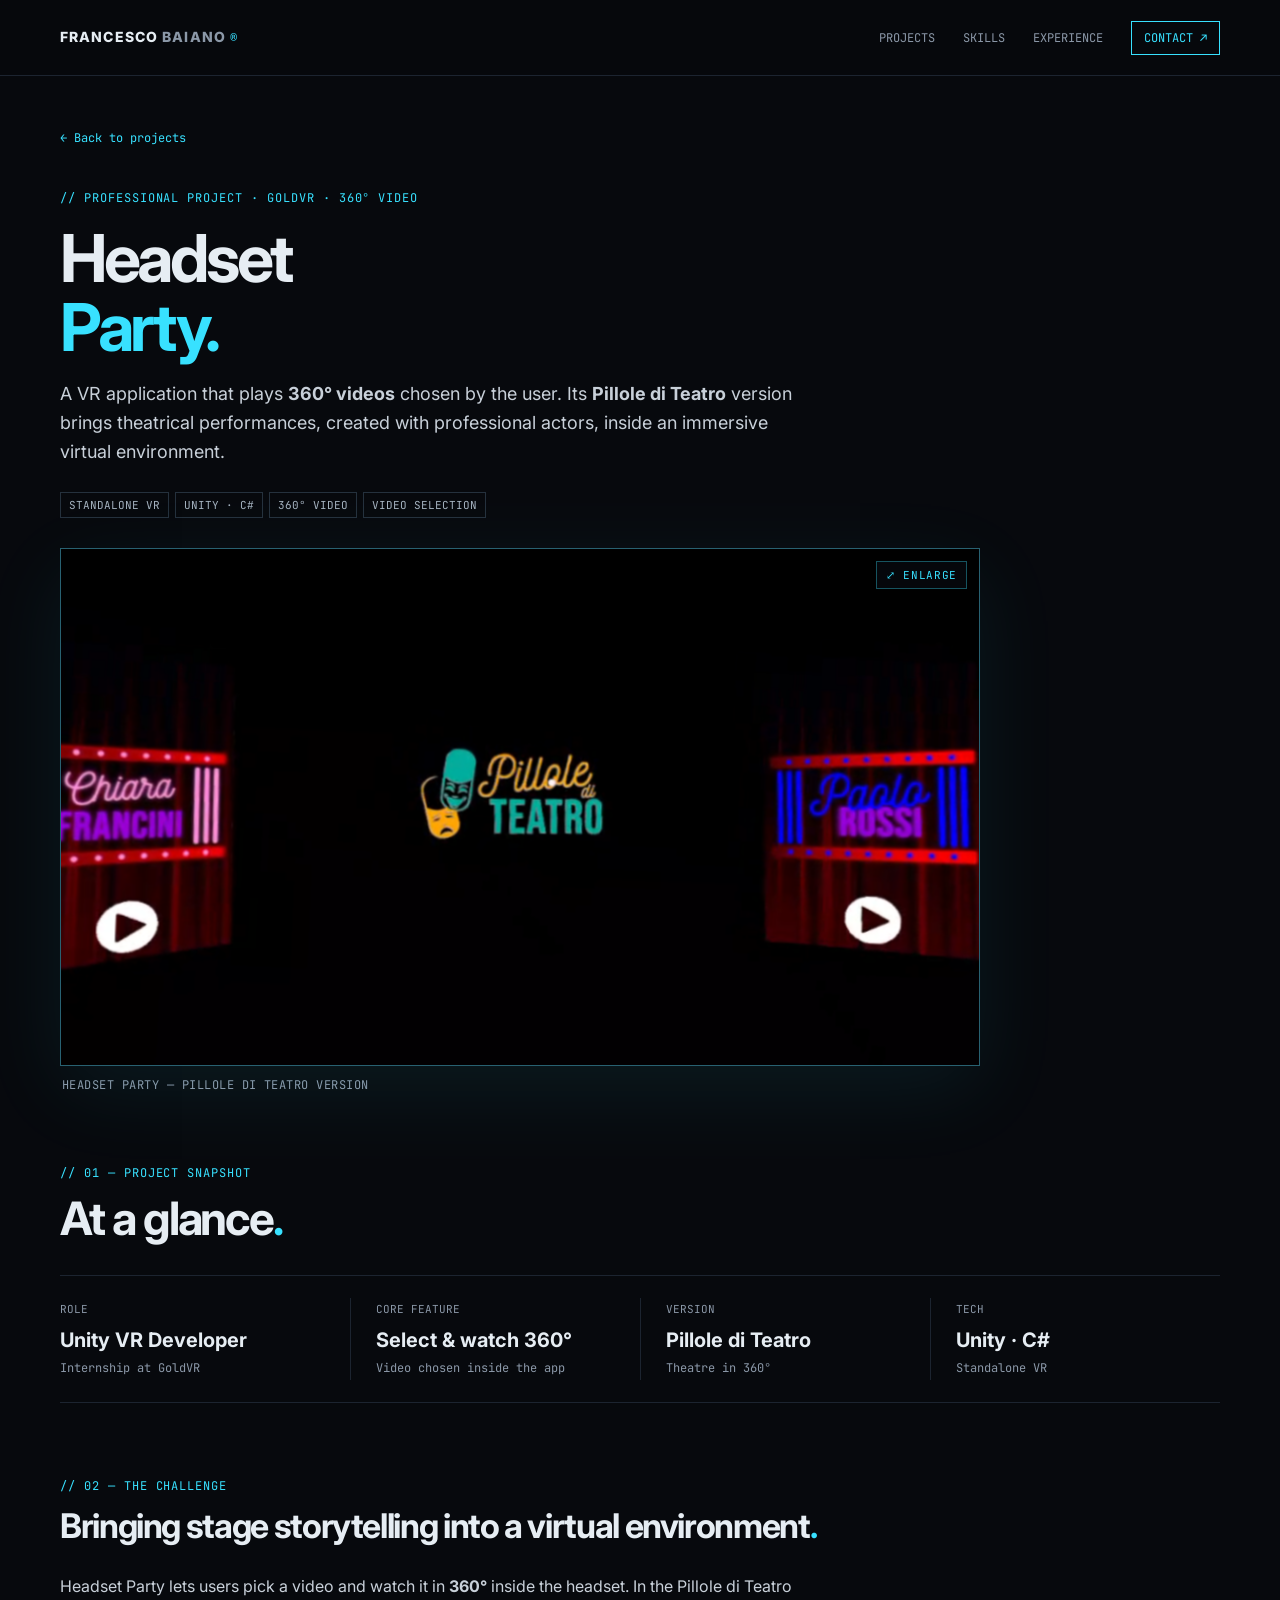
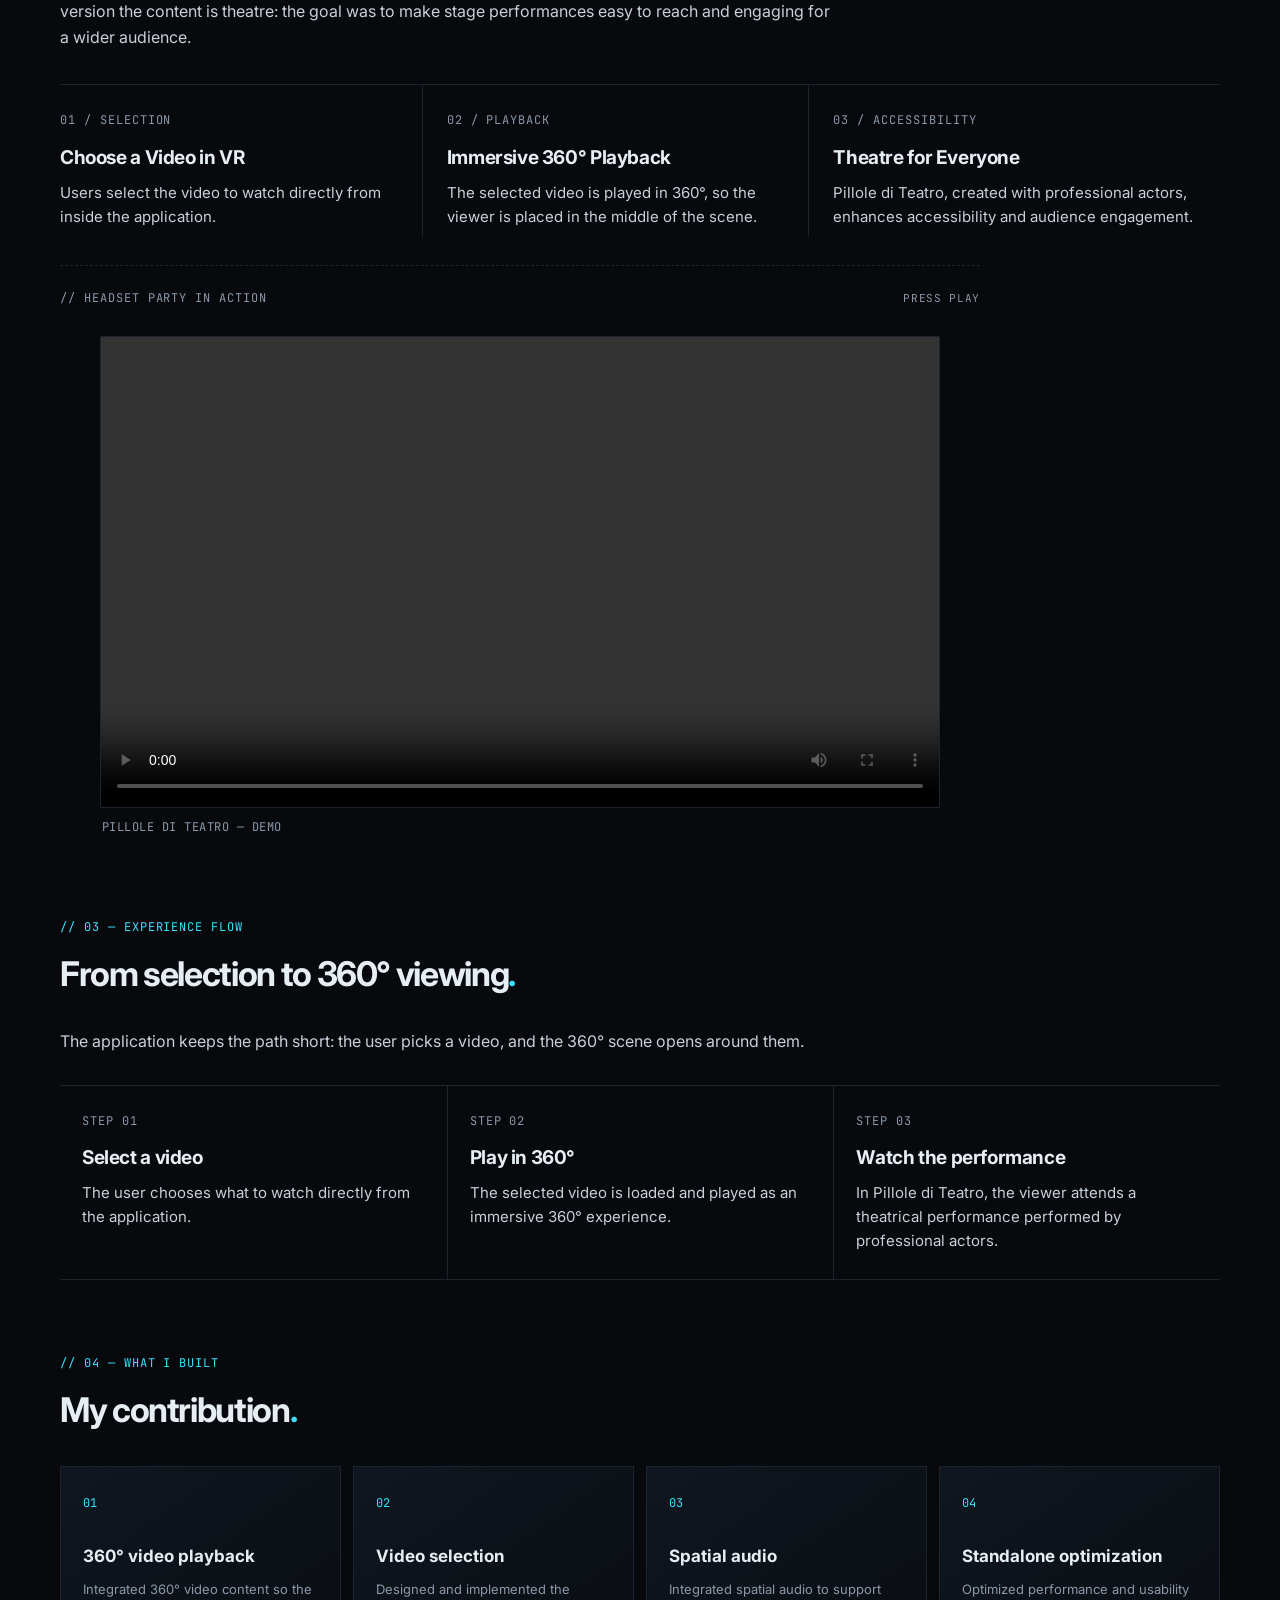
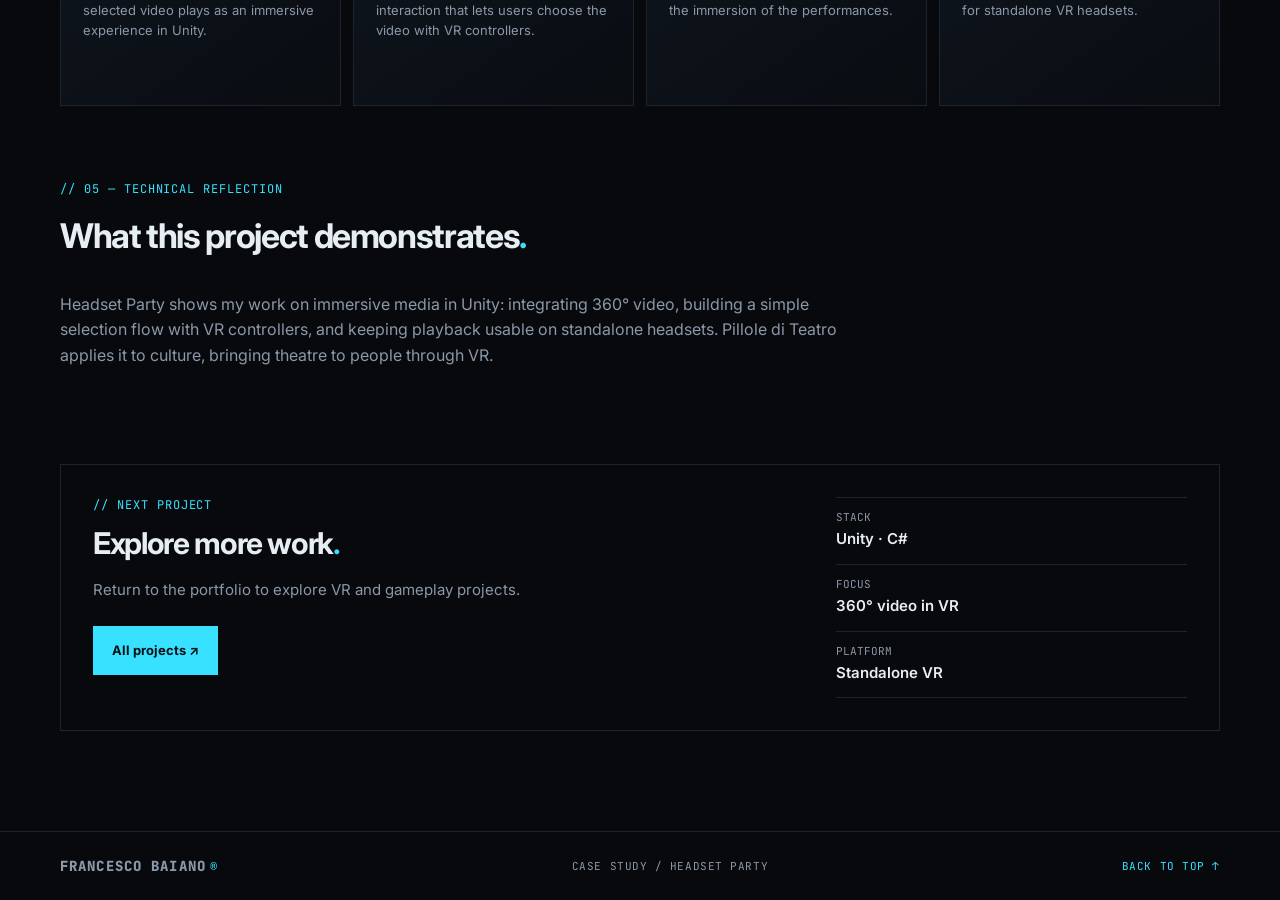
==== projects/headsetparty.html @ 9c613b2e "Inserted GoldVR Pages to rewrite" ====
<!doctype html>
<html lang="en">
<head>
  <meta charset="utf-8"><meta name="viewport" content="width=device-width, initial-scale=1">
  <meta name="theme-color" content="#07090d">
  <meta name="description" content="Case study: Headset Party, a VR application that plays 360° videos selected by the user. Its Pillole di Teatro version brings theatrical performances with professional actors into VR.">
  <meta property="og:title" content="Headset Party — Francesco Baiano">
  <meta property="og:description" content="Unity VR development: select and watch 360° videos in VR, including the Pillole di Teatro version with 360° theatrical performances.">
  <title>Headset Party — Francesco Baiano</title>
  <link rel="preconnect" href="https://fonts.googleapis.com"><link rel="preconnect" href="https://fonts.gstatic.com" crossorigin>
  <link href="https://fonts.googleapis.com/css2?family=Inter:wght@400;500;600;700;800&family=JetBrains+Mono:wght@400;500;600&display=swap" rel="stylesheet">
  <link rel="stylesheet" href="../style.css">
</head>
<body>
  <header class="site-header">
    <a class="brand" href="../index.html">FRANCESCO <span>BAIANO</span><i>®</i></a>
    <button class="menu-toggle" aria-expanded="false" aria-controls="main-nav">MENU <span>☰</span></button>
    <nav id="main-nav" class="nav"><a href="../index.html#projects">Projects</a><a href="../index.html#skills">Skills</a><a href="../index.html#experience">Experience</a><a class="nav-contact" href="../index.html#contact">Contact ↗</a></nav>
  </header>
  <main>
    <section class="section-wrap" style="padding-top:48px">
      <a class="text-link" href="../index.html#projects">← Back to projects</a>
      <p class="section-kicker" style="margin-top:40px">// PROFESSIONAL PROJECT · GOLDVR · 360° VIDEO</p>
      <h1 style="font-size:clamp(38px,6vw,66px);line-height:1.05;letter-spacing:-.05em;margin:18px 0">Headset<br><span class="accent">Party.</span></h1>
      <p style="font-size:18px;max-width:760px;color:#c8d0d9">A VR application that plays <strong>360° videos</strong> chosen by the user. Its <strong>Pillole di Teatro</strong> version brings theatrical performances, created with professional actors, inside an immersive virtual environment.</p>
      <div class="skill-tags" style="margin:25px 0 30px"><span>STANDALONE VR</span><span>UNITY · C#</span><span>360° VIDEO</span><span>VIDEO SELECTION</span></div>

      <figure class="case-figure case-hero">
        <button class="zoomable" type="button" data-caption="PILLOLE DI TEATRO"><img src="../assets/images/projects/headsetparty/headsetparty-1.png" alt="Headset Party — Pillole di Teatro, theatrical performances in 360° VR" width="1015" height="600"></button>
      </figure>
      <p class="case-hero-caption">HEADSET PARTY — PILLOLE DI TEATRO VERSION</p>
    </section>

    <section class="section-wrap" style="padding-top:70px">
      <div class="section-heading"><div><p class="section-kicker">// 01 — PROJECT SNAPSHOT</p><h2>At a glance<span class="accent">.</span></h2></div></div>
      <div class="overview-grid" style="border-top:1px solid var(--border);border-bottom:1px solid var(--border);padding:22px 0">
        <div><span class="stat-label">ROLE</span><strong>Unity VR Developer</strong><small>Internship at GoldVR</small></div>
        <div><span class="stat-label">CORE FEATURE</span><strong>Select &amp; watch 360°</strong><small>Video chosen inside the app</small></div>
        <div><span class="stat-label">VERSION</span><strong>Pillole di Teatro</strong><small>Theatre in 360°</small></div>
        <div><span class="stat-label">TECH</span><strong>Unity · C#</strong><small>Standalone VR</small></div>
      </div>
    </section>

    <section class="section-wrap" style="padding-top:75px">
      <p class="section-kicker">// 02 — THE CHALLENGE</p>
      <h2 style="font-size:34px;letter-spacing:-.04em;max-width:760px;line-height:1.15">Bringing stage storytelling into a virtual environment<span class="accent">.</span></h2>
      <p style="color:#c8d0d9;max-width:780px;margin-top:20px">Headset Party lets users pick a video and watch it in <strong>360°</strong> inside the headset. In the Pillole di Teatro version the content is theatre: the goal was to make stage performances easy to reach and engaging for a wider audience.</p>
      <div class="challenge-grid">
        <div class="challenge-item"><span>01 / SELECTION</span><h3>Choose a Video in VR</h3><p>Users select the video to watch directly from inside the application.</p></div>
        <div class="challenge-item"><span>02 / PLAYBACK</span><h3>Immersive 360° Playback</h3><p>The selected video is played in 360°, so the viewer is placed in the middle of the scene.</p></div>
        <div class="challenge-item"><span>03 / ACCESSIBILITY</span><h3>Theatre for Everyone</h3><p>Pillole di Teatro, created with professional actors, enhances accessibility and audience engagement.</p></div>
      </div>

      <div style="max-width: 920px; margin-top: 28px; padding-top: 24px; border-top: 1px dashed var(--border);">
        <div style="display: flex; justify-content: space-between; align-items: baseline; margin-bottom: 12px;">
          <p class="section-kicker" style="margin: 0; color: var(--muted);">// HEADSET PARTY IN ACTION</p>
          <span style="font: 11px var(--mono); color: var(--muted); letter-spacing: .06em;">PRESS PLAY</span>
        </div>
        <!-- Replace the file name below with the real file in assets/videos/goldvr/ (add or remove <figure> blocks as needed) -->
        <div class="video-grid">
          <figure class="case-video"><div class="video-frame"><video controls preload="metadata" playsinline><source src="../assets/videos/goldvr/Pillole.mp4" type="video/mp4"></video></div><figcaption>PILLOLE DI TEATRO — DEMO</figcaption></figure>
        </div>
      </div>
    </section>

    <section class="section-wrap" style="padding-top:65px">
      <p class="section-kicker">// 03 — EXPERIENCE FLOW</p>
      <h2 style="font-size:34px;letter-spacing:-.04em">From selection to 360° viewing<span class="accent">.</span></h2>
      <p style="color:#c8d0d9;max-width:780px;margin-top:20px">The application keeps the path short: the user picks a video, and the 360° scene opens around them.</p>
      <div class="pipeline">
        <div class="pipeline-step"><span>STEP 01</span><h3>Select a video</h3><p>The user chooses what to watch directly from the application.</p></div>
        <div class="pipeline-step"><span>STEP 02</span><h3>Play in 360°</h3><p>The selected video is loaded and played as an immersive 360° experience.</p></div>
        <div class="pipeline-step"><span>STEP 03</span><h3>Watch the performance</h3><p>In Pillole di Teatro, the viewer attends a theatrical performance performed by professional actors.</p></div>
      </div>
    </section>

    <section class="section-wrap" style="padding-top:75px">
      <p class="section-kicker">// 04 — WHAT I BUILT</p><h2 style="font-size:34px;letter-spacing:-.04em">My contribution<span class="accent">.</span></h2>
      <div class="skills-grid" style="margin-top:25px">
        <article class="skill-card"><span class="skill-index">01</span><h3>360° video playback</h3><p>Integrated 360° video content so the selected video plays as an immersive experience in Unity.</p></article>
        <article class="skill-card"><span class="skill-index">02</span><h3>Video selection</h3><p>Designed and implemented the interaction that lets users choose the video with VR controllers.</p></article>
        <article class="skill-card"><span class="skill-index">03</span><h3>Spatial audio</h3><p>Integrated spatial audio to support the immersion of the performances.</p></article>
        <article class="skill-card"><span class="skill-index">04</span><h3>Standalone optimization</h3><p>Optimized performance and usability for standalone VR headsets.</p></article>
      </div>
    </section>

    <section class="section-wrap" style="padding-top:75px">
      <p class="section-kicker">// 05 — TECHNICAL REFLECTION</p><h2 style="font-size:34px;letter-spacing:-.04em">What this project demonstrates<span class="accent">.</span></h2>
      <p style="color:var(--muted);max-width:780px;margin-top:20px">Headset Party shows my work on immersive media in Unity: integrating 360° video, building a simple selection flow with VR controllers, and keeping playback usable on standalone headsets. Pillole di Teatro applies it to culture, bringing theatre to people through VR.</p>
    </section>

    <section class="section-wrap" style="padding-top:80px;padding-bottom:100px">
      <div class="contact next-card">
        <div><p class="section-kicker">// NEXT PROJECT</p><h2 style="font-size:30px">Explore more work<span class="accent">.</span></h2><p>Return to the portfolio to explore VR and gameplay projects.</p><a class="button button-primary" href="../index.html#projects">All projects ↗</a></div>
        <div class="next-meta"><div><span>STACK</span><strong>Unity · C#</strong></div><div><span>FOCUS</span><strong>360° video in VR</strong></div><div><span>PLATFORM</span><strong>Standalone VR</strong></div></div>
      </div>
    </section>
  </main>
  <footer class="site-footer"><a class="brand" href="../index.html">FRANCESCO <span>BAIANO</span><i>®</i></a><span>CASE STUDY / HEADSET PARTY</span><a href="#">BACK TO TOP ↑</a></footer>

  <!-- Image viewer -->
  <div class="lightbox" id="lightbox" role="dialog" aria-modal="true" aria-label="Image viewer" aria-hidden="true">
    <div class="lb-top"><span class="lb-count" id="lbCount"></span><button class="lb-btn" id="lbClose" type="button" aria-label="Close image viewer">×</button></div>
    <div class="lb-stage" id="lbStage"><img id="lbImg" alt=""></div>
    <div class="lb-bottom">
      <button class="lb-btn" id="lbPrev" type="button" aria-label="Previous image">‹</button>
      <p class="lb-caption" id="lbCaption"></p>
      <button class="lb-btn" id="lbNext" type="button" aria-label="Next image">›</button>
    </div>
  </div>

  <script src="../script.js"></script>
</body>
</html>
---- style.css ----
:root {
  --bg: #07090d; --surface: #0e1218; --surface-2: #111923; --border: #1c2430;
  --text: #e6edf3; --muted: #8b98a8; --accent: #38e1ff; --accent-soft: rgba(56,225,255,.12);
  --mono: "JetBrains Mono", monospace; --sans: "Inter", sans-serif; --max: 1160px;
}
* { box-sizing: border-box; }
html { scroll-behavior: smooth; scroll-padding-top: 88px; }
body { margin: 0; background: var(--bg); color: var(--text); font-family: var(--sans); line-height: 1.6; }
a { color: inherit; text-decoration: none; }
button { font: inherit; }
::selection { color: var(--bg); background: var(--accent); }
.ambient-grid { position: fixed; inset: 0; z-index: -1; pointer-events: none; opacity: .19; background-image: radial-gradient(rgba(56,225,255,.18) .7px, transparent .7px); background-size: 20px 20px; mask-image: linear-gradient(to bottom, black, transparent 75%); }
.site-header { height: 76px; padding: 0 max(24px, calc((100vw - var(--max))/2)); display: flex; align-items: center; justify-content: space-between; border-bottom: 1px solid var(--border); background: rgba(7,9,13,.88); backdrop-filter: blur(16px); position: sticky; top: 0; z-index: 10; }
.brand { font-size: 14px; font-weight: 800; letter-spacing: .08em; white-space: nowrap; }.brand span { color: var(--muted); }.brand i { color: var(--accent); font: 12px var(--mono); margin-left: 4px; }
.nav { display: flex; gap: 28px; align-items: center; font: 12px var(--mono); text-transform: uppercase; color: var(--muted); }.nav a { transition: color .2s; }.nav a:hover,.social-links a:hover { color: var(--accent); }.nav-contact { border: 1px solid var(--accent); color: var(--accent)!important; padding: 8px 12px; }.nav-contact span { margin-left: 8px; }.menu-toggle { display: none; }
.section-wrap { width: min(var(--max), calc(100% - 48px)); margin: 0 auto; }.hero { min-height: 620px; display: grid; grid-template-columns: 1.05fr .95fr; align-items: center; gap: 60px; padding-top: 80px; padding-bottom: 92px; position: relative; }
.eyebrow,.section-kicker { font: 12px var(--mono); letter-spacing: .08em; color: var(--accent); text-transform: uppercase; }.status-dot { display: inline-block; width: 7px; height: 7px; border-radius: 50%; background: var(--accent); box-shadow: 0 0 12px var(--accent); margin-right: 8px; }.slash { color: #4e6674; margin: 0 8px; }
h1,h2,h3,p { margin-top: 0; }.hero h1 { font-size: clamp(42px, 5vw, 68px); line-height: 1.03; letter-spacing: -.055em; margin: 24px 0; }.hero h1 span,.accent { color: var(--accent); }.hero-intro { font-size: 18px; line-height: 1.65; max-width: 500px; color: #c8d0d9; }.hero-detail { color: var(--muted); max-width: 480px; font-size: 15px; }.hero-actions { display: flex; flex-wrap: wrap; gap: 12px; margin-top: 30px; }.button { display: inline-flex; align-items: center; gap: 18px; padding: 13px 18px; font-size: 13px; font-weight: 700; border: 1px solid transparent; transition: transform .2s, background .2s, border-color .2s; }.button:hover { transform: translateY(-2px); }.button-primary { background: var(--accent); color: #061015; }.button-primary:hover { background: #8af0ff; }.button-ghost { border-color: #394553; color: var(--text); }.button-ghost:hover { border-color: var(--accent); }.social-links { display: flex; flex-wrap: wrap; gap: 22px; margin-top: 34px; color: var(--muted); font: 12px var(--mono); }.social-links span { color: var(--accent); }
.hero-visual { position: relative; }.visual-frame { border: 1px solid #253643; background: linear-gradient(140deg,#101d29,#090d13 75%); box-shadow: 0 20px 80px rgba(0,0,0,.25); }.visual-top,.visual-bottom { display: flex; justify-content: space-between; padding: 12px 14px; font: 11px var(--mono); letter-spacing: .06em; color: var(--muted); }.live-indicator { color: var(--accent); }.visual-art { height: 320px; overflow: hidden; position: relative; display: grid; place-items: center; background: radial-gradient(ellipse at center,rgba(56,225,255,.1),transparent 55%), linear-gradient(135deg,rgba(255,255,255,.015),transparent); }.visual-art:before,.visual-art:after { content: ""; position: absolute; inset: 0; background: linear-gradient(rgba(56,225,255,.05) 1px,transparent 1px),linear-gradient(90deg,rgba(56,225,255,.05) 1px,transparent 1px); background-size: 34px 34px; mask-image: radial-gradient(ellipse,black,transparent 75%); }
.visual-art.visual-photo { height: 440px; background: var(--surface-2); }.visual-art.visual-photo:before,.visual-art.visual-photo:after { display: none; }.visual-photo img { width: 100%; height: 100%; object-fit: cover; object-position: center top; display: block; }
.visual-caption { display: flex; gap: 10px; align-items: center; color: var(--muted); font: 12px var(--mono); margin-top: 14px; }.caption-line { width: 25px; height: 1px; background: var(--accent); flex-shrink: 0; }.scroll-cue { position: absolute; bottom: 28px; left: 0; font: 11px var(--mono); color: #526171; letter-spacing: .1em; display: flex; gap: 10px; align-items: center; }.scroll-cue span { height: 28px; width: 1px; background: var(--accent); }
.overview { border-top: 1px solid var(--border); border-bottom: 1px solid var(--border); padding: 26px 0 32px; }.overview-grid { display: grid; grid-template-columns: repeat(4,1fr); margin-top: 22px; }.overview-grid>div { padding: 4px 25px; border-left: 1px solid var(--border); }.overview-grid>div:first-child { padding-left: 0; border-left: 0; }.stat-label { display: block; font: 11px var(--mono); color: var(--muted); margin-bottom: 8px; }.overview-grid strong { display: block; font-size: 20px; }.overview-grid small { display: block; font: 12px var(--mono); color: var(--muted); margin-top: 4px; }
.projects,.skills,.experience,.contact { padding-top: 110px; padding-bottom: 20px; }.section-heading { display: flex; align-items: end; justify-content: space-between; gap: 35px; margin-bottom: 32px; }.section-heading h2,.contact h2 { font-size: clamp(32px,4vw,46px); line-height: 1.1; letter-spacing: -.045em; margin: 10px 0 0; }.section-description { max-width: 400px; color: var(--muted); font-size: 14px; margin-bottom: 4px; }.filter-row { display: flex; flex-wrap: wrap; gap: 8px; margin-bottom: 22px; }.filter-chip { color: var(--muted); background: transparent; border: 1px solid var(--border); padding: 8px 12px; cursor: pointer; font: 12px var(--mono); }.filter-chip:hover,.filter-chip.active { color: var(--accent); border-color: var(--accent); background: var(--accent-soft); }.filter-chip span { margin-left: 8px; opacity: .7; }
.project-group + .project-group { margin-top: 96px; }.group-title { font-size: 24px; letter-spacing: -.03em; margin: 0 0 20px; }
.project-grid { display: grid; grid-template-columns: repeat(2,minmax(0,1fr)); gap: 18px; }.project-card { background: rgba(14,18,24,.82); border: 1px solid var(--border); transition: border-color .25s,transform .25s; min-width: 0; }.project-card:hover { border-color: #286171; transform: translateY(-3px); }.project-card[hidden] { display: none; }.project-image { display: block; height: 220px; position: relative; overflow: hidden; background: var(--surface-2); border-bottom: 1px solid var(--border); }.project-image img { position: absolute; inset: 0; width: 100%; height: 100%; object-fit: cover; display: block; transition: transform .5s ease; }.project-card:hover .project-image img { transform: scale(1.04); }.project-image:after { content: ""; position: absolute; inset: 0; background: linear-gradient(to top,rgba(7,9,13,.55),transparent 45%); pointer-events: none; }.image-label { position: absolute; z-index: 1; left: 14px; bottom: 12px; font: 11px var(--mono); letter-spacing: .06em; color: var(--accent); background: rgba(7,9,13,.82); padding: 6px 8px; border: 1px solid rgba(56,225,255,.3); }.image-arrow { position: absolute; z-index: 1; right: 14px; top: 12px; color: var(--accent); font-size: 20px; text-shadow: 0 1px 6px rgba(0,0,0,.7); }.project-card-body { padding: 18px; }.tag-row { display: flex; gap: 8px; color: var(--muted); font: 11px var(--mono); letter-spacing: .05em; }.tag-row span+span:before { content: "·"; margin-right: 8px; color: var(--accent); }.project-card h3 { font-size: 19px; margin: 10px 0 7px; letter-spacing: -.02em; }.project-card p { font-size: 14px; color: var(--muted); min-height: 44px; margin-bottom: 14px; }.text-link { font: 12px var(--mono); color: var(--accent); }.text-link span { margin-left: 7px; }.notice { font-size: 13px; color: var(--muted); border-left: 2px solid var(--accent); padding: 10px 14px; background: rgba(56,225,255,.04); margin-top: 18px; }.notice strong { color: var(--text); }
.featured-note { padding: 26px; display:flex; flex-direction:column; justify-content:center; min-height: 360px; background:linear-gradient(135deg,rgba(56,225,255,.06),transparent 65%); }.note-symbol {font-size:36px;color:var(--accent);margin-bottom:30px;}.featured-note h3 {font-size:22px;}.featured-note p {min-height:0;}
.skills-grid { display:grid;grid-template-columns:repeat(4,minmax(0,1fr));gap:12px; }.skill-card { border:1px solid var(--border);background:linear-gradient(145deg,rgba(17,25,35,.85),rgba(10,13,18,.8));padding:22px;min-height:240px; }.skill-index {font:12px var(--mono);color:var(--accent);}.skill-card h3 {font-size:17px;margin:28px 0 9px;}.skill-card p {font-size:13px;color:var(--muted);min-height:62px;}.skill-tags {display:flex;flex-wrap:wrap;gap:6px;margin-top:14px;}.skill-tags span {font:11px var(--mono);color:#a6b4c1;border:1px solid #25313d;padding:5px 8px;}
.cta-row { display:flex;flex-wrap:wrap;gap:12px; }.timeline + .cta-row { margin-top:28px; }
.timeline { margin-top:36px;border-top:1px solid var(--border); }.timeline-item {display:grid;grid-template-columns:210px 20px 1fr;gap:18px;padding:25px 0;border-bottom:1px solid var(--border);}.timeline-date {font:11px var(--mono);color:var(--muted);padding-top:4px;}.timeline-marker {position:relative;display:flex;justify-content:center;}.timeline-marker:before {content:"";width:7px;height:7px;background:var(--accent);border-radius:50%;margin-top:7px;box-shadow:0 0 12px rgba(56,225,255,.45);}.timeline-marker:after {content:"";position:absolute;top:20px;bottom:-45px;width:1px;background:#203441;}.timeline-item:last-child .timeline-marker:after {display:none;}.timeline-content h3 {margin:0 0 3px;font-size:19px;}.timeline-role {font-size:13px;color:var(--accent);margin-bottom:8px;}.timeline-content>p:not(.timeline-role) {font-size:14px;color:var(--muted);max-width:680px;margin-bottom:8px;}
.contact {display:grid;grid-template-columns:1fr .7fr;gap:80px;padding-bottom:100px;padding-top:100px;}.contact h2 {margin:14px 0 18px;}.contact>div:first-child>p:not(.section-kicker) {color:var(--muted);font-size:15px;margin-bottom:24px;}.contact-links {align-self:center;border-top:1px solid var(--border);}.contact-links a {display:grid;grid-template-columns:95px 1fr 20px;gap:10px;align-items:center;padding:17px 0;border-bottom:1px solid var(--border);}.contact-links a span {font:11px var(--mono);color:var(--muted);}.contact-links strong {font-size:13px;font-weight:500;overflow-wrap:anywhere;}.contact-links b {color:var(--accent);font-weight:400;}
.site-footer {border-top:1px solid var(--border);padding:25px max(24px,calc((100vw - var(--max))/2));display:flex;align-items:center;justify-content:space-between;gap:20px;color:var(--muted);font:11px var(--mono);letter-spacing:.05em;}.site-footer>a:last-child {color:var(--accent);}
.reveal { opacity:0; transform:translateY(14px); transition:opacity .6s ease,transform .6s ease; }.reveal.is-visible {opacity:1;transform:none;}
@media (max-width:900px) { .hero {gap:32px;min-height:0;padding-top:75px;padding-bottom:100px;}.hero h1{font-size:48px;}.visual-art{height:280px;}.visual-art.visual-photo{height:400px;}.skills-grid{grid-template-columns:repeat(2,minmax(0,1fr));}.section-heading{align-items:start;flex-direction:column;gap:14px;}.section-description{max-width:560px;}.contact{gap:40px;} }
@media (max-width:640px) { .site-header{height:66px;padding:0 20px;}.menu-toggle{display:block;background:none;border:1px solid var(--border);color:var(--text);padding:8px 10px;font:12px var(--mono);}.menu-toggle span{color:var(--accent);margin-left:6px;}.nav{display:none;position:absolute;top:65px;left:0;right:0;background:#090d12;border-bottom:1px solid var(--border);padding:18px 22px 22px;flex-direction:column;align-items:stretch;gap:20px;}.nav.open{display:flex;}.nav-contact{text-align:center;}.section-wrap{width:calc(100% - 40px);}.hero{grid-template-columns:1fr;gap:35px;padding-top:60px;padding-bottom:85px;}.hero h1{font-size:clamp(42px,12vw,58px);}.hero-intro{font-size:16px;}.hero-visual{max-width:500px;width:100%;}.visual-art{height:250px;}.visual-art.visual-photo{height:360px;}.scroll-cue{bottom:22px;}.overview-grid{grid-template-columns:repeat(2,1fr);gap:22px 0;}.overview-grid>div:nth-child(3){padding-left:0;border-left:0;}.overview-grid>div{padding:0 14px;}.projects,.skills,.experience{padding-top:78px;}.project-group + .project-group{margin-top:72px;}.project-grid{grid-template-columns:1fr;}.project-image{height:210px;}.skills-grid{grid-template-columns:1fr;}.skill-card{min-height:0;}.skill-card h3{margin-top:18px;}.skill-card p{min-height:0;}.timeline-item{grid-template-columns:1fr 16px;gap:12px;}.timeline-date{grid-column:1;grid-row:1;}.timeline-marker{grid-column:2;grid-row:1 / span 2;}.timeline-content{grid-column:1;grid-row:2;}.timeline-marker:after{bottom:-30px;}.contact{grid-template-columns:1fr;gap:35px;margin-top:60px;padding-top:60px;padding-bottom:65px;}.contact-links a{grid-template-columns:75px 1fr 15px;}.site-footer{padding:22px 20px;flex-wrap:wrap;}.site-footer>span{order:3;width:100%;}.featured-note{min-height:280px;} }
@media (prefers-reduced-motion: reduce) { *,*::before,*::after{scroll-behavior:auto!important;animation-duration:.01ms!important;animation-iteration-count:1!important;transition-duration:.01ms!important;}.reveal{opacity:1;transform:none;} }

/* ---------- Case Studies: Figures & Gallery ---------- */
.case-figure{margin:0;border:1px solid var(--border);overflow:hidden;background:#eceef1;position:relative}
.case-figure img{display:block;width:100%;height:100%;object-fit:contain}
.case-hero{max-width:920px;border-color:#286171;box-shadow:0 24px 80px rgba(56,225,255,.08)}
.case-hero img{height:auto}
.case-hero-caption,.case-thumb figcaption{font-family:var(--mono);font-size:12px;letter-spacing:.04em;color:var(--muted);padding:10px 2px 0;margin:0}

.zoomable{display:block;width:100%;margin:0;padding:0;border:0;background:none;color:inherit;cursor:zoom-in;position:relative}
.zoomable:focus-visible{outline:2px solid var(--accent);outline-offset:-2px}
.zoomable:after{content:"⤢ ENLARGE";position:absolute;right:12px;top:12px;z-index:2;font:11px var(--mono);letter-spacing:.06em;color:var(--accent);background:rgba(7,9,13,.85);border:1px solid rgba(56,225,255,.35);padding:6px 9px;transition:background .2s}
.zoomable:hover:after{background:rgba(7,9,13,1)}
.case-thumb .zoomable:after{content:"⤢";font-size:14px;padding:3px 8px;right:8px;top:8px}
@media (hover:none){.case-hero .zoomable:after{content:"⤢ TAP TO ENLARGE"}}

.case-strip-head{display:flex;justify-content:space-between;align-items:baseline;gap:16px;max-width:920px;margin-top:34px}
.case-strip-head p{margin:0}
.case-strip-head .hint{font:11px var(--mono);letter-spacing:.06em;color:var(--muted)}
.case-strip{display:grid;grid-template-columns:repeat(4,minmax(0,1fr));gap:14px;max-width:920px;margin-top:14px}
.case-thumb{margin:0;min-width:0}
.case-thumb .case-figure{aspect-ratio:4/3;transition:border-color .2s,transform .2s}
.case-thumb:hover .case-figure{border-color:#286171;transform:translateY(-2px)}
@media (max-width:700px){
  .case-strip{display:flex;overflow-x:auto;scroll-snap-type:x mandatory;gap:12px;margin-right:-20px;padding:0 20px 14px 0;scrollbar-width:thin;scrollbar-color:#286171 transparent;-webkit-overflow-scrolling:touch}
  .case-thumb{flex:0 0 74%;scroll-snap-align:start}
  .case-strip-head .hint:before{content:"SWIPE · "}
}

/* ---------- Lightbox ---------- */
.lightbox{position:fixed;inset:0;z-index:100;display:flex;flex-direction:column;background:rgba(4,6,9,.95);-webkit-backdrop-filter:blur(6px);backdrop-filter:blur(6px);opacity:0;visibility:hidden;transition:opacity .2s ease,visibility .2s}
.lightbox.open{opacity:1;visibility:visible}
.lb-top,.lb-bottom{display:flex;align-items:center;justify-content:space-between;gap:12px;padding:10px 14px;flex-shrink:0}
.lb-count{font:12px var(--mono);letter-spacing:.08em;color:var(--accent)}
.lb-btn{width:46px;height:46px;display:grid;place-items:center;flex-shrink:0;background:rgba(14,18,24,.9);border:1px solid #394553;color:var(--text);font-size:26px;line-height:1;cursor:pointer;transition:border-color .2s,color .2s}
.lb-btn:hover,.lb-btn:focus-visible{border-color:var(--accent);color:var(--accent);outline:none}
.lb-stage{flex:1;min-height:0;display:flex;overflow:auto;padding:6px 14px;-webkit-overflow-scrolling:touch}
.lb-stage img{margin:auto;display:block;flex-shrink:0;max-width:none;background:#eceef1;cursor:zoom-in;-webkit-user-select:none;user-select:none}
.lb-stage.zoomed img{cursor:zoom-out}
.lb-caption{flex:1;margin:0;text-align:center;font:12px var(--mono);letter-spacing:.05em;color:#c8d0d9}
.lb-caption small{display:block;margin-top:4px;color:var(--muted);font-size:11px}

/* ---------- Page sections (Pipeline & Challenge grids) ---------- */
.pipeline{display:grid;grid-template-columns:repeat(auto-fit,minmax(220px,1fr));gap:0;margin-top:30px;border-top:1px solid var(--border);border-bottom:1px solid var(--border)}
.pipeline-step{padding:26px 22px;border-left:1px solid var(--border)}
.pipeline-step:first-child{border-left:0}
.pipeline-step span{display:block;font-family:var(--mono);font-size:12px;letter-spacing:.08em;color:var(--muted);margin-bottom:12px}
.pipeline-step h3{font-size:19px;letter-spacing:-.02em;margin:0 0 8px}
.pipeline-step p{margin:0;color:#c8d0d9;font-size:15px;line-height:1.6}
.challenge-grid{display:grid;grid-template-columns:repeat(auto-fit,minmax(240px,1fr));margin-top:34px;border-top:1px solid var(--border)}
.challenge-item{padding:26px 24px 8px 0;margin-right:24px;border-right:1px solid var(--border)}
.challenge-item:last-child{border-right:0;margin-right:0}
.challenge-item span{display:block;font-family:var(--mono);font-size:12px;letter-spacing:.08em;color:var(--muted);margin-bottom:12px}
.challenge-item h3{font-size:19px;letter-spacing:-.02em;margin:0 0 8px}
.challenge-item p{margin:0;color:#c8d0d9;font-size:15px;line-height:1.6}
.next-card{margin:0;padding:32px;border:1px solid var(--border);grid-template-columns:1fr .5fr;gap:40px}
.next-meta{align-self:center;border-bottom:1px solid var(--border)}
.next-meta div{padding:12px 0;border-top:1px solid var(--border)}
.next-meta span{display:block;font:11px var(--mono);color:var(--muted);margin-bottom:2px}
.next-meta strong{font-size:15px;font-weight:600}
@media (max-width:700px){
  .pipeline-step{border-left:0;border-top:1px solid var(--border)}.pipeline-step:first-child{border-top:0}
  .challenge-item{border-right:0;margin-right:0;border-bottom:1px solid var(--border);padding:22px 0}.challenge-item:last-child{border-bottom:0}
  .next-card{grid-template-columns:1fr;padding:24px;gap:28px}
}

/* ---------- Case Studies: local video gallery (GoldVR pages) ---------- */
/* Link after style.css:  <link rel="stylesheet" href="../case-video.css">  */
.video-grid{display:grid;grid-template-columns:repeat(2,minmax(0,1fr));gap:18px;max-width:920px;margin-top:14px}
.case-video:first-child{grid-column:1/-1}
@media (max-width:700px){.video-grid{grid-template-columns:1fr}}
.case-video .video-frame{border:1px solid var(--border);background:#000;aspect-ratio:16/9;overflow:hidden;transition:border-color .2s}
.case-video:hover .video-frame{border-color:#286171}
.case-video video{display:block;width:100%;height:100%;object-fit:contain;background:#000}
.case-video figcaption{font-family:var(--mono);font-size:12px;letter-spacing:.04em;color:var(--muted);padding:10px 2px 0;margin:0}
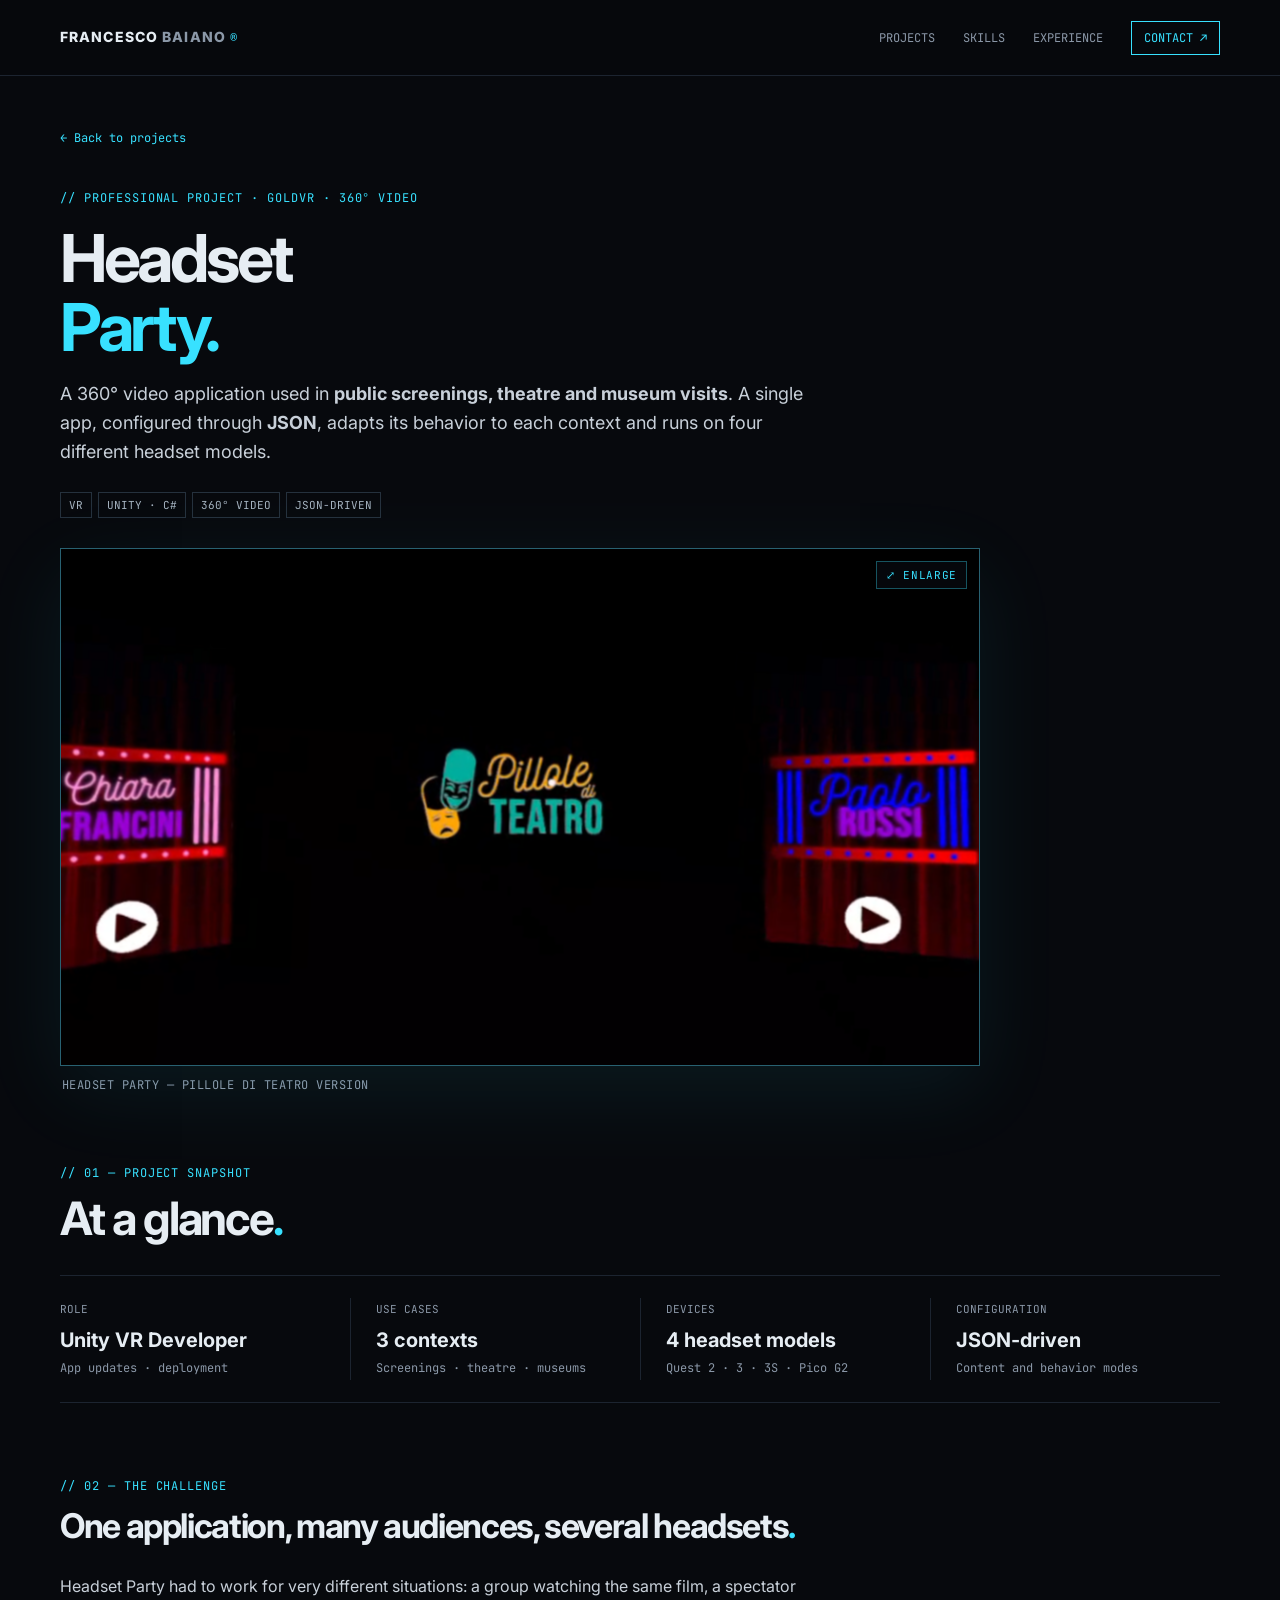
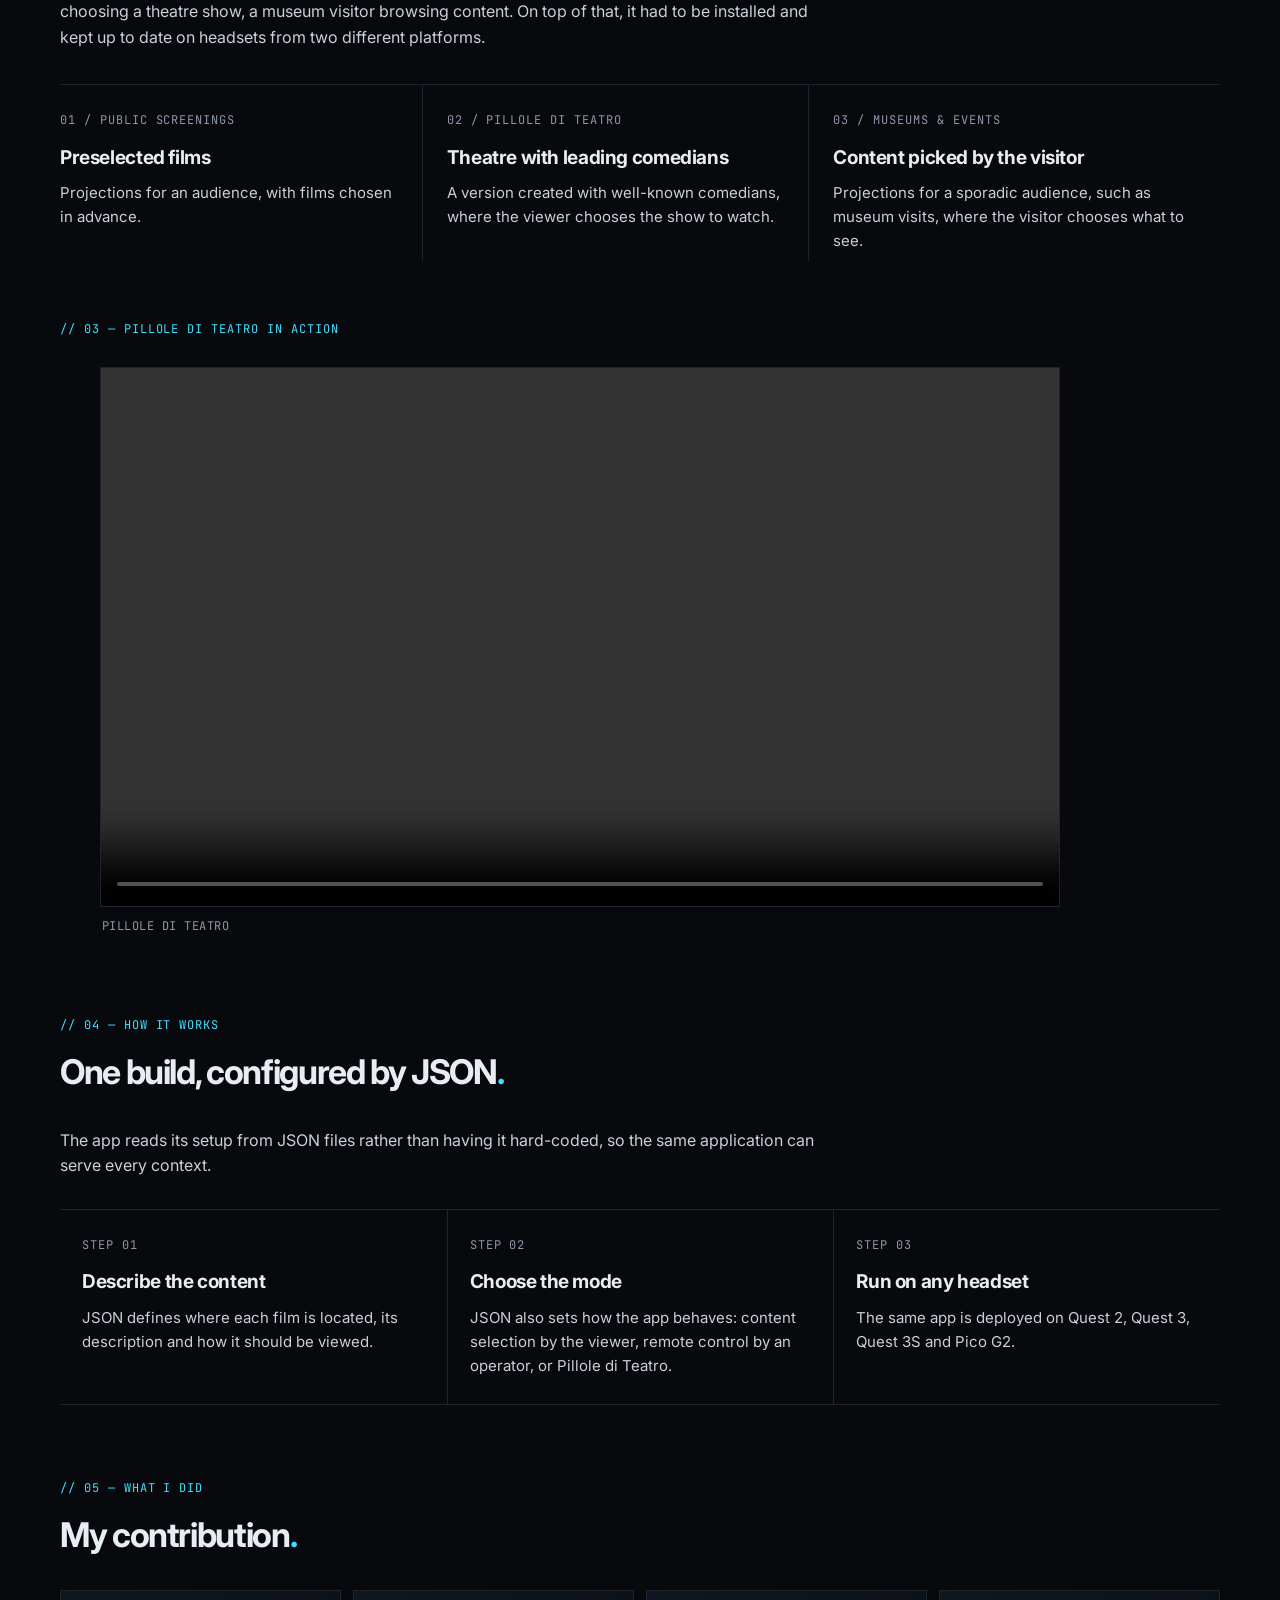
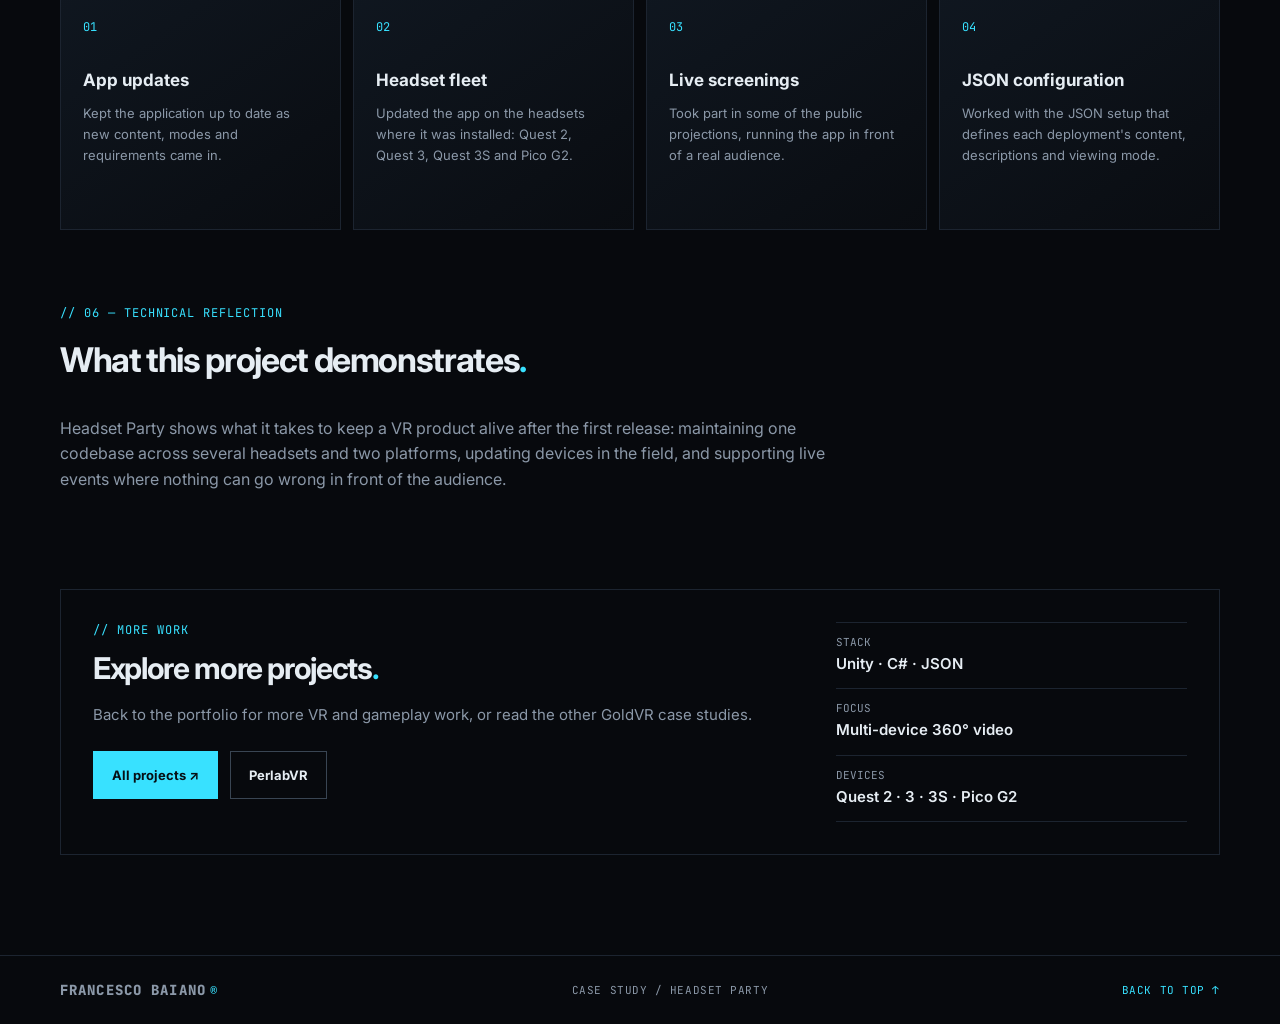
==== commit fdfd11ad: "fixed GoldVR texts" ====
--- a/projects/headsetparty.html
+++ b/projects/headsetparty.html
@@ -3,9 +3,9 @@
 <head>
   <meta charset="utf-8"><meta name="viewport" content="width=device-width, initial-scale=1">
   <meta name="theme-color" content="#07090d">
-  <meta name="description" content="Case study: Headset Party, a VR application that plays 360° videos selected by the user. Its Pillole di Teatro version brings theatrical performances with professional actors into VR.">
+  <meta name="description" content="Case study: Headset Party, a JSON-configurable 360° video app used in public screenings, theatre (Pillole di Teatro) and museum visits across Quest 2, Quest 3, Quest 3S and Pico G2 headsets.">
   <meta property="og:title" content="Headset Party — Francesco Baiano">
-  <meta property="og:description" content="Unity VR development: select and watch 360° videos in VR, including the Pillole di Teatro version with 360° theatrical performances.">
+  <meta property="og:description" content="Unity VR development: one 360° video app, three usage contexts, four headset models. App updates, device fleet maintenance and live public screenings.">
   <title>Headset Party — Francesco Baiano</title>
   <link rel="preconnect" href="https://fonts.googleapis.com"><link rel="preconnect" href="https://fonts.gstatic.com" crossorigin>
   <link href="https://fonts.googleapis.com/css2?family=Inter:wght@400;500;600;700;800&family=JetBrains+Mono:wght@400;500;600&display=swap" rel="stylesheet">
@@ -22,11 +22,11 @@
       <a class="text-link" href="../index.html#projects">← Back to projects</a>
       <p class="section-kicker" style="margin-top:40px">// PROFESSIONAL PROJECT · GOLDVR · 360° VIDEO</p>
       <h1 style="font-size:clamp(38px,6vw,66px);line-height:1.05;letter-spacing:-.05em;margin:18px 0">Headset<br><span class="accent">Party.</span></h1>
-      <p style="font-size:18px;max-width:760px;color:#c8d0d9">A VR application that plays <strong>360° videos</strong> chosen by the user. Its <strong>Pillole di Teatro</strong> version brings theatrical performances, created with professional actors, inside an immersive virtual environment.</p>
-      <div class="skill-tags" style="margin:25px 0 30px"><span>STANDALONE VR</span><span>UNITY · C#</span><span>360° VIDEO</span><span>VIDEO SELECTION</span></div>
+      <p style="font-size:18px;max-width:760px;color:#c8d0d9">A 360° video application used in <strong>public screenings, theatre and museum visits</strong>. A single app, configured through <strong>JSON</strong>, adapts its behavior to each context and runs on four different headset models.</p>
+      <div class="skill-tags" style="margin:25px 0 30px"><span>VR</span><span>UNITY · C#</span><span>360° VIDEO</span><span>JSON-DRIVEN</span></div>
 
       <figure class="case-figure case-hero">
-        <button class="zoomable" type="button" data-caption="PILLOLE DI TEATRO"><img src="../assets/images/projects/headsetparty/headsetparty-1.png" alt="Headset Party — Pillole di Teatro, theatrical performances in 360° VR" width="1015" height="600"></button>
+        <button class="zoomable" type="button" data-caption="PILLOLE DI TEATRO"><img src="../assets/images/projects/headsetparty/headsetparty-1.png" alt="Headset Party — Pillole di Teatro, theatre performances in 360° VR" width="1015" height="600"></button>
       </figure>
       <p class="case-hero-caption">HEADSET PARTY — PILLOLE DI TEATRO VERSION</p>
     </section>
@@ -34,65 +34,61 @@
     <section class="section-wrap" style="padding-top:70px">
       <div class="section-heading"><div><p class="section-kicker">// 01 — PROJECT SNAPSHOT</p><h2>At a glance<span class="accent">.</span></h2></div></div>
       <div class="overview-grid" style="border-top:1px solid var(--border);border-bottom:1px solid var(--border);padding:22px 0">
-        <div><span class="stat-label">ROLE</span><strong>Unity VR Developer</strong><small>Internship at GoldVR</small></div>
-        <div><span class="stat-label">CORE FEATURE</span><strong>Select &amp; watch 360°</strong><small>Video chosen inside the app</small></div>
-        <div><span class="stat-label">VERSION</span><strong>Pillole di Teatro</strong><small>Theatre in 360°</small></div>
-        <div><span class="stat-label">TECH</span><strong>Unity · C#</strong><small>Standalone VR</small></div>
+        <div><span class="stat-label">ROLE</span><strong>Unity VR Developer</strong><small>App updates · deployment</small></div>
+        <div><span class="stat-label">USE CASES</span><strong>3 contexts</strong><small>Screenings · theatre · museums</small></div>
+        <div><span class="stat-label">DEVICES</span><strong>4 headset models</strong><small>Quest 2 · 3 · 3S · Pico G2</small></div>
+        <div><span class="stat-label">CONFIGURATION</span><strong>JSON-driven</strong><small>Content and behavior modes</small></div>
       </div>
     </section>
 
     <section class="section-wrap" style="padding-top:75px">
       <p class="section-kicker">// 02 — THE CHALLENGE</p>
-      <h2 style="font-size:34px;letter-spacing:-.04em;max-width:760px;line-height:1.15">Bringing stage storytelling into a virtual environment<span class="accent">.</span></h2>
-      <p style="color:#c8d0d9;max-width:780px;margin-top:20px">Headset Party lets users pick a video and watch it in <strong>360°</strong> inside the headset. In the Pillole di Teatro version the content is theatre: the goal was to make stage performances easy to reach and engaging for a wider audience.</p>
+      <h2 style="font-size:34px;letter-spacing:-.04em;max-width:780px;line-height:1.15">One application, many audiences, several headsets<span class="accent">.</span></h2>
+      <p style="color:#c8d0d9;max-width:780px;margin-top:20px">Headset Party had to work for very different situations: a group watching the same film, a spectator choosing a theatre show, a museum visitor browsing content. On top of that, it had to be installed and kept up to date on headsets from two different platforms.</p>
       <div class="challenge-grid">
-        <div class="challenge-item"><span>01 / SELECTION</span><h3>Choose a Video in VR</h3><p>Users select the video to watch directly from inside the application.</p></div>
-        <div class="challenge-item"><span>02 / PLAYBACK</span><h3>Immersive 360° Playback</h3><p>The selected video is played in 360°, so the viewer is placed in the middle of the scene.</p></div>
-        <div class="challenge-item"><span>03 / ACCESSIBILITY</span><h3>Theatre for Everyone</h3><p>Pillole di Teatro, created with professional actors, enhances accessibility and audience engagement.</p></div>
+        <div class="challenge-item"><span>01 / PUBLIC SCREENINGS</span><h3>Preselected films</h3><p>Projections for an audience, with films chosen in advance.</p></div>
+        <div class="challenge-item"><span>02 / PILLOLE DI TEATRO</span><h3>Theatre with leading comedians</h3><p>A version created with well-known comedians, where the viewer chooses the show to watch.</p></div>
+        <div class="challenge-item"><span>03 / MUSEUMS &amp; EVENTS</span><h3>Content picked by the visitor</h3><p>Projections for a sporadic audience, such as museum visits, where the visitor chooses what to see.</p></div>
       </div>
+    </section>
 
-      <div style="max-width: 920px; margin-top: 28px; padding-top: 24px; border-top: 1px dashed var(--border);">
-        <div style="display: flex; justify-content: space-between; align-items: baseline; margin-bottom: 12px;">
-          <p class="section-kicker" style="margin: 0; color: var(--muted);">// HEADSET PARTY IN ACTION</p>
-          <span style="font: 11px var(--mono); color: var(--muted); letter-spacing: .06em;">PRESS PLAY</span>
-        </div>
-        <!-- Replace the file name below with the real file in assets/videos/goldvr/ (add or remove <figure> blocks as needed) -->
-        <div class="video-grid">
-          <figure class="case-video"><div class="video-frame"><video controls preload="metadata" playsinline><source src="../assets/videos/goldvr/Pillole.mp4" type="video/mp4"></video></div><figcaption>PILLOLE DI TEATRO — DEMO</figcaption></figure>
-        </div>
+    <section class="section-wrap" style="padding-top:60px">
+      <p class="section-kicker">// 03 — PILLOLE DI TEATRO IN ACTION</p>
+      <div class="video-grid">
+        <figure class="case-video"><div class="video-frame"><video controls preload="metadata" playsinline><source src="../assets/videos/goldvr/Pillole.mp4" type="video/mp4"></video></div><figcaption>PILLOLE DI TEATRO</figcaption></figure>
       </div>
     </section>
 
     <section class="section-wrap" style="padding-top:65px">
-      <p class="section-kicker">// 03 — EXPERIENCE FLOW</p>
-      <h2 style="font-size:34px;letter-spacing:-.04em">From selection to 360° viewing<span class="accent">.</span></h2>
-      <p style="color:#c8d0d9;max-width:780px;margin-top:20px">The application keeps the path short: the user picks a video, and the 360° scene opens around them.</p>
+      <p class="section-kicker">// 04 — HOW IT WORKS</p>
+      <h2 style="font-size:34px;letter-spacing:-.04em">One build, configured by JSON<span class="accent">.</span></h2>
+      <p style="color:#c8d0d9;max-width:780px;margin-top:20px">The app reads its setup from JSON files rather than having it hard-coded, so the same application can serve every context.</p>
       <div class="pipeline">
-        <div class="pipeline-step"><span>STEP 01</span><h3>Select a video</h3><p>The user chooses what to watch directly from the application.</p></div>
-        <div class="pipeline-step"><span>STEP 02</span><h3>Play in 360°</h3><p>The selected video is loaded and played as an immersive 360° experience.</p></div>
-        <div class="pipeline-step"><span>STEP 03</span><h3>Watch the performance</h3><p>In Pillole di Teatro, the viewer attends a theatrical performance performed by professional actors.</p></div>
+        <div class="pipeline-step"><span>STEP 01</span><h3>Describe the content</h3><p>JSON defines where each film is located, its description and how it should be viewed.</p></div>
+        <div class="pipeline-step"><span>STEP 02</span><h3>Choose the mode</h3><p>JSON also sets how the app behaves: content selection by the viewer, remote control by an operator, or Pillole di Teatro.</p></div>
+        <div class="pipeline-step"><span>STEP 03</span><h3>Run on any headset</h3><p>The same app is deployed on Quest 2, Quest 3, Quest 3S and Pico G2.</p></div>
       </div>
     </section>
 
     <section class="section-wrap" style="padding-top:75px">
-      <p class="section-kicker">// 04 — WHAT I BUILT</p><h2 style="font-size:34px;letter-spacing:-.04em">My contribution<span class="accent">.</span></h2>
+      <p class="section-kicker">// 05 — WHAT I DID</p><h2 style="font-size:34px;letter-spacing:-.04em">My contribution<span class="accent">.</span></h2>
       <div class="skills-grid" style="margin-top:25px">
-        <article class="skill-card"><span class="skill-index">01</span><h3>360° video playback</h3><p>Integrated 360° video content so the selected video plays as an immersive experience in Unity.</p></article>
-        <article class="skill-card"><span class="skill-index">02</span><h3>Video selection</h3><p>Designed and implemented the interaction that lets users choose the video with VR controllers.</p></article>
-        <article class="skill-card"><span class="skill-index">03</span><h3>Spatial audio</h3><p>Integrated spatial audio to support the immersion of the performances.</p></article>
-        <article class="skill-card"><span class="skill-index">04</span><h3>Standalone optimization</h3><p>Optimized performance and usability for standalone VR headsets.</p></article>
+        <article class="skill-card"><span class="skill-index">01</span><h3>App updates</h3><p>Kept the application up to date as new content, modes and requirements came in.</p></article>
+        <article class="skill-card"><span class="skill-index">02</span><h3>Headset fleet</h3><p>Updated the app on the headsets where it was installed: Quest 2, Quest 3, Quest 3S and Pico G2.</p></article>
+        <article class="skill-card"><span class="skill-index">03</span><h3>Live screenings</h3><p>Took part in some of the public projections, running the app in front of a real audience.</p></article>
+        <article class="skill-card"><span class="skill-index">04</span><h3>JSON configuration</h3><p>Worked with the JSON setup that defines each deployment's content, descriptions and viewing mode.</p></article>
       </div>
     </section>
 
     <section class="section-wrap" style="padding-top:75px">
-      <p class="section-kicker">// 05 — TECHNICAL REFLECTION</p><h2 style="font-size:34px;letter-spacing:-.04em">What this project demonstrates<span class="accent">.</span></h2>
-      <p style="color:var(--muted);max-width:780px;margin-top:20px">Headset Party shows my work on immersive media in Unity: integrating 360° video, building a simple selection flow with VR controllers, and keeping playback usable on standalone headsets. Pillole di Teatro applies it to culture, bringing theatre to people through VR.</p>
+      <p class="section-kicker">// 06 — TECHNICAL REFLECTION</p><h2 style="font-size:34px;letter-spacing:-.04em">What this project demonstrates<span class="accent">.</span></h2>
+      <p style="color:var(--muted);max-width:780px;margin-top:20px">Headset Party shows what it takes to keep a VR product alive after the first release: maintaining one codebase across several headsets and two platforms, updating devices in the field, and supporting live events where nothing can go wrong in front of the audience.</p>
     </section>
 
     <section class="section-wrap" style="padding-top:80px;padding-bottom:100px">
       <div class="contact next-card">
-        <div><p class="section-kicker">// NEXT PROJECT</p><h2 style="font-size:30px">Explore more work<span class="accent">.</span></h2><p>Return to the portfolio to explore VR and gameplay projects.</p><a class="button button-primary" href="../index.html#projects">All projects ↗</a></div>
-        <div class="next-meta"><div><span>STACK</span><strong>Unity · C#</strong></div><div><span>FOCUS</span><strong>360° video in VR</strong></div><div><span>PLATFORM</span><strong>Standalone VR</strong></div></div>
+        <div><p class="section-kicker">// MORE WORK</p><h2 style="font-size:30px">Explore more projects<span class="accent">.</span></h2><p>Back to the portfolio for more VR and gameplay work, or read the other GoldVR case studies.</p><div class="cta-row"><a class="button button-primary" href="../index.html#projects">All projects ↗</a><a class="button button-ghost" href="perlab.html">PerlabVR</a></div></div>
+        <div class="next-meta"><div><span>STACK</span><strong>Unity · C# · JSON</strong></div><div><span>FOCUS</span><strong>Multi-device 360° video</strong></div><div><span>DEVICES</span><strong>Quest 2 · 3 · 3S · Pico G2</strong></div></div>
       </div>
     </section>
   </main>
--- a/style.css
+++ b/style.css
@@ -99,10 +99,10 @@
 }
 
 /* ---------- Case Studies: local video gallery (GoldVR pages) ---------- */
-/* Link after style.css:  <link rel="stylesheet" href="../case-video.css">  */
-.video-grid{display:grid;grid-template-columns:repeat(2,minmax(0,1fr));gap:18px;max-width:920px;margin-top:14px}
+.video-grid{display:grid;grid-template-columns:repeat(2,minmax(0,1fr));gap:10px;max-width:920px;margin-top:14px}
 .case-video:first-child{grid-column:1/-1}
-@media (max-width:700px){.video-grid{grid-template-columns:1fr}}
+@media (min-width:1100px){.video-grid{width:1040px;max-width:none}}
+@media (max-width:700px){.video-grid{grid-template-columns:1fr;gap:14px}}
 .case-video .video-frame{border:1px solid var(--border);background:#000;aspect-ratio:16/9;overflow:hidden;transition:border-color .2s}
 .case-video:hover .video-frame{border-color:#286171}
 .case-video video{display:block;width:100%;height:100%;object-fit:contain;background:#000}
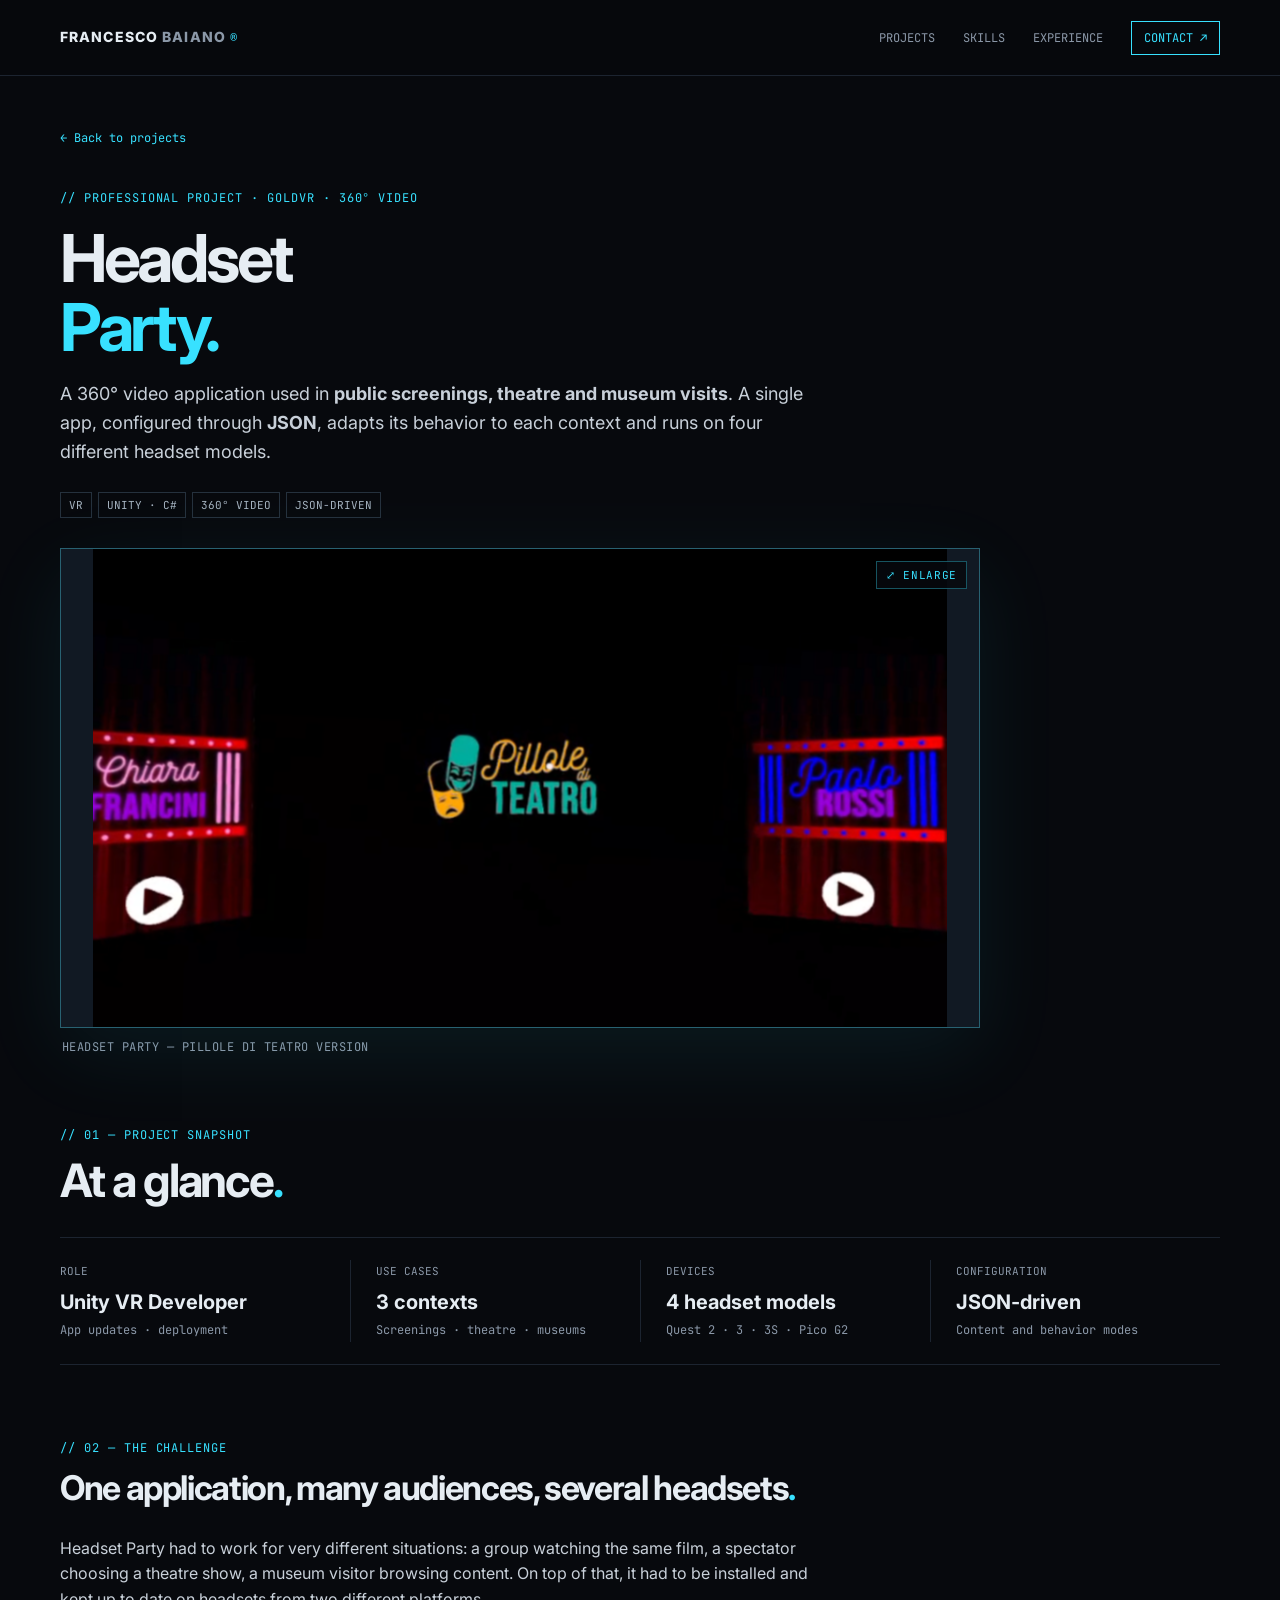
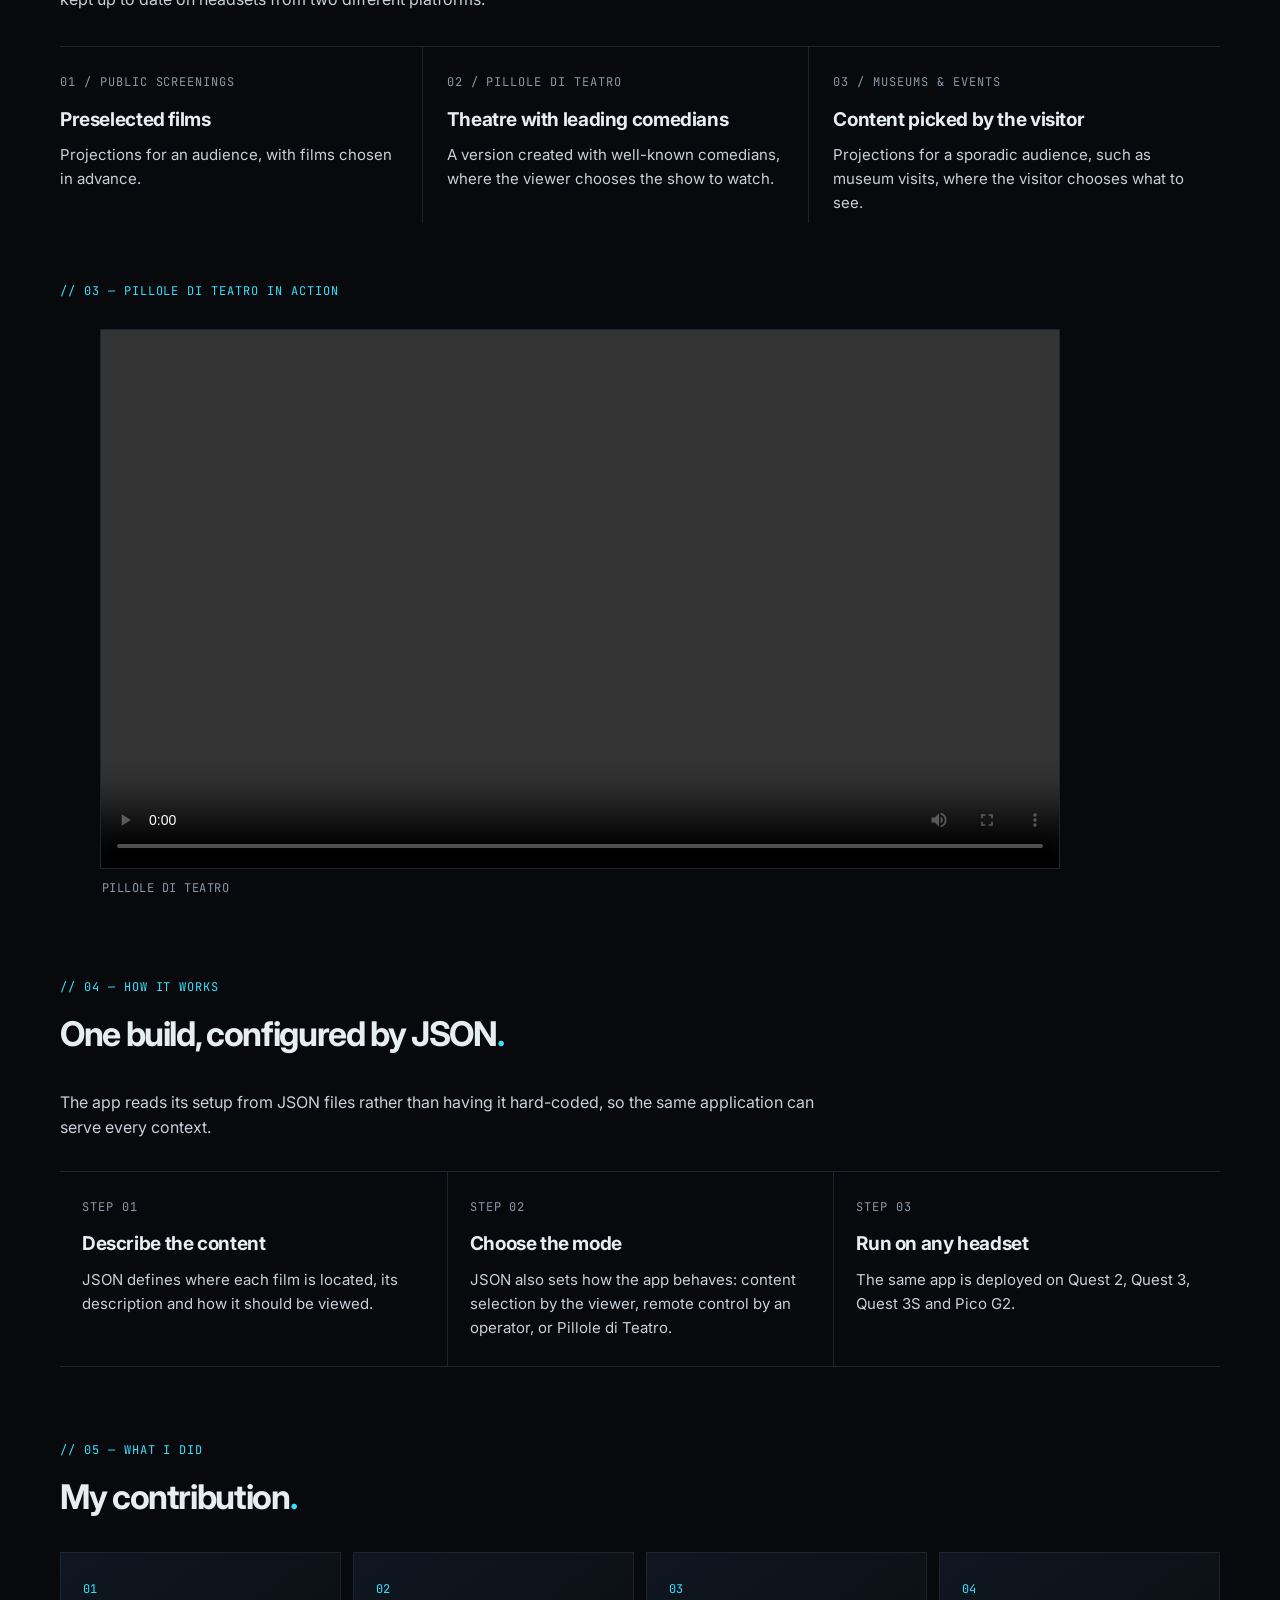
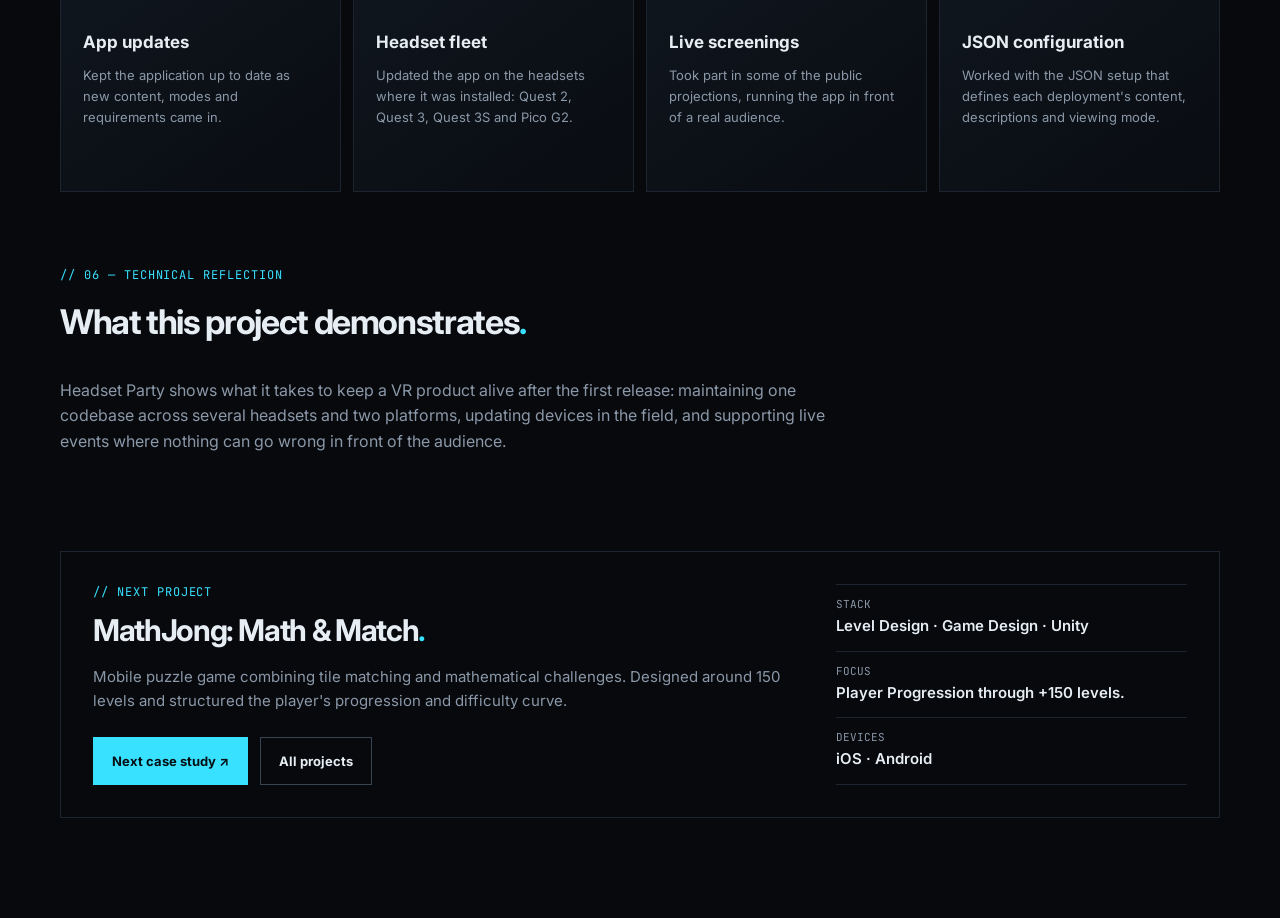
==== commit 1c896f47: "Fixed all Next Case Study" ====
--- a/projects/headsetparty.html
+++ b/projects/headsetparty.html
@@ -87,12 +87,10 @@
 
     <section class="section-wrap" style="padding-top:80px;padding-bottom:100px">
       <div class="contact next-card">
-        <div><p class="section-kicker">// MORE WORK</p><h2 style="font-size:30px">Explore more projects<span class="accent">.</span></h2><p>Back to the portfolio for more VR and gameplay work, or read the other GoldVR case studies.</p><div class="cta-row"><a class="button button-primary" href="../index.html#projects">All projects ↗</a><a class="button button-ghost" href="perlab.html">PerlabVR</a></div></div>
-        <div class="next-meta"><div><span>STACK</span><strong>Unity · C# · JSON</strong></div><div><span>FOCUS</span><strong>Multi-device 360° video</strong></div><div><span>DEVICES</span><strong>Quest 2 · 3 · 3S · Pico G2</strong></div></div>
+        <div><p class="section-kicker">// NEXT PROJECT</p><h2 style="font-size:30px">MathJong: Math & Match<span class="accent">.</span></h2><p>Mobile puzzle game combining tile matching and mathematical challenges. Designed around 150 levels and structured the player's progression and difficulty curve.</p><div class="cta-row"><a class="button button-primary" href="mathjong.html">Next case study ↗</a><a class="button button-ghost" href="../index.html#projects">All projects</a></div></div>
+        <div class="next-meta"><div><span>STACK</span><strong>Level Design · Game Design · Unity</strong></div><div><span>FOCUS</span><strong>Player Progression through +150 levels.</strong></div><div><span>DEVICES</span><strong>iOS · Android</strong></div></div>
       </div>
     </section>
-  </main>
-  <footer class="site-footer"><a class="brand" href="../index.html">FRANCESCO <span>BAIANO</span><i>®</i></a><span>CASE STUDY / HEADSET PARTY</span><a href="#">BACK TO TOP ↑</a></footer>
 
   <!-- Image viewer -->
   <div class="lightbox" id="lightbox" role="dialog" aria-modal="true" aria-label="Image viewer" aria-hidden="true">
--- a/style.css
+++ b/style.css
@@ -35,44 +35,202 @@
 @media (prefers-reduced-motion: reduce) { *,*::before,*::after{scroll-behavior:auto!important;animation-duration:.01ms!important;animation-iteration-count:1!important;transition-duration:.01ms!important;}.reveal{opacity:1;transform:none;} }
 
 /* ---------- Case Studies: Figures & Gallery ---------- */
-.case-figure{margin:0;border:1px solid var(--border);overflow:hidden;background:#eceef1;position:relative}
-.case-figure img{display:block;width:100%;height:100%;object-fit:contain}
-.case-hero{max-width:920px;border-color:#286171;box-shadow:0 24px 80px rgba(56,225,255,.08)}
-.case-hero img{height:auto}
-.case-hero-caption,.case-thumb figcaption{font-family:var(--mono);font-size:12px;letter-spacing:.04em;color:var(--muted);padding:10px 2px 0;margin:0}
-
-.zoomable{display:block;width:100%;margin:0;padding:0;border:0;background:none;color:inherit;cursor:zoom-in;position:relative}
-.zoomable:focus-visible{outline:2px solid var(--accent);outline-offset:-2px}
-.zoomable:after{content:"⤢ ENLARGE";position:absolute;right:12px;top:12px;z-index:2;font:11px var(--mono);letter-spacing:.06em;color:var(--accent);background:rgba(7,9,13,.85);border:1px solid rgba(56,225,255,.35);padding:6px 9px;transition:background .2s}
-.zoomable:hover:after{background:rgba(7,9,13,1)}
-.case-thumb .zoomable:after{content:"⤢";font-size:14px;padding:3px 8px;right:8px;top:8px}
-@media (hover:none){.case-hero .zoomable:after{content:"⤢ TAP TO ENLARGE"}}
-
-.case-strip-head{display:flex;justify-content:space-between;align-items:baseline;gap:16px;max-width:920px;margin-top:34px}
-.case-strip-head p{margin:0}
-.case-strip-head .hint{font:11px var(--mono);letter-spacing:.06em;color:var(--muted)}
-.case-strip{display:grid;grid-template-columns:repeat(4,minmax(0,1fr));gap:14px;max-width:920px;margin-top:14px}
-.case-thumb{margin:0;min-width:0}
-.case-thumb .case-figure{aspect-ratio:4/3;transition:border-color .2s,transform .2s}
-.case-thumb:hover .case-figure{border-color:#286171;transform:translateY(-2px)}
-@media (max-width:700px){
-  .case-strip{display:flex;overflow-x:auto;scroll-snap-type:x mandatory;gap:12px;margin-right:-20px;padding:0 20px 14px 0;scrollbar-width:thin;scrollbar-color:#286171 transparent;-webkit-overflow-scrolling:touch}
-  .case-thumb{flex:0 0 74%;scroll-snap-align:start}
-  .case-strip-head .hint:before{content:"SWIPE · "}
+.case-figure {
+  margin: 0;
+  border: 1px solid var(--border);
+  overflow: hidden;
+  background: var(--surface-2);
+  position: relative;
+}
+.case-figure img {
+  display: block;
+  width: 100%;
+  height: 100%;
+  object-fit: contain;
+}
+
+/* Hero Image: limitata in altezza per non dominare la schermata */
+.case-hero {
+  max-width: 920px;
+  max-height: 480px;
+  border-color: #286171;
+  box-shadow: 0 24px 80px rgba(56,225,255,.08);
+}
+.case-hero .case-figure {
+  height: 100%;
+  max-height: 480px;
+}
+.case-hero img {
+  height: 100%;
+  max-height: 480px;
+}
+.case-hero-caption, .case-thumb figcaption {
+  font-family: var(--mono);
+  font-size: 12px;
+  letter-spacing: .04em;
+  color: var(--muted);
+  padding: 10px 2px 0;
+  margin: 0;
+}
+
+.zoomable {
+  display: block;
+  width: 100%;
+  margin: 0;
+  padding: 0;
+  border: 0;
+  background: none;
+  color: inherit;
+  cursor: zoom-in;
+  position: relative;
+}
+.zoomable:focus-visible {
+  outline: 2px solid var(--accent);
+  outline-offset: -2px;
+}
+.zoomable:after {
+  content: "⤢ ENLARGE";
+  position: absolute;
+  right: 12px;
+  top: 12px;
+  z-index: 2;
+  font: 11px var(--mono);
+  letter-spacing: .06em;
+  color: var(--accent);
+  background: rgba(7,9,13,.85);
+  border: 1px solid rgba(56,225,255,.35);
+  padding: 6px 9px;
+  transition: background .2s;
+}
+.zoomable:hover:after {
+  background: rgba(7,9,13,1);
+}
+.case-thumb .zoomable:after {
+  content: "⤢";
+  font-size: 14px;
+  padding: 3px 8px;
+  right: 8px;
+  top: 8px;
+}
+@media (hover: none) {
+  .case-hero .zoomable:after { content: "⤢ TAP TO ENLARGE"; }
+}
+
+.case-strip-head {
+  display: flex;
+  justify-content: space-between;
+  align-items: baseline;
+  gap: 16px;
+  max-width: 920px;
+  margin-top: 34px;
+}
+.case-strip-head p { margin: 0; }
+.case-strip-head .hint { font: 11px var(--mono); letter-spacing: .06em; color: var(--muted); }
+
+/* --- GRIGLIA MINIATURE CON COLONNE VARIABILI E CENTRATURA AUTOMATICA --- */
+.case-strip {
+  display: flex;
+  flex-wrap: wrap;
+  justify-content: center;
+  gap: 20px;
+  max-width: 920px;
+  margin-top: 14px;
+}
+
+/* Default: 2 colonne */
+.case-strip .case-thumb {
+  flex: 0 1 calc(50% - 10px);
+  min-width: 0;
+  box-sizing: border-box;
+  margin: 0;
+}
+
+/* Modificatore per 3 colonne */
+.case-strip.cols-3 .case-thumb {
+  flex: 0 1 calc(33.333% - 14px);
+}
+
+/* Modificatore per 4 colonne */
+.case-strip.cols-4 .case-thumb {
+  flex: 0 1 calc(25% - 15px);
+}
+
+/* Formato predefinito per screen Orizzontali o Quadrati (4:3) */
+.case-thumb .case-figure {
+  aspect-ratio: 4/3;
+  transition: border-color .2s, transform .2s;
+}
+
+/* Formato per screen Verticali / Mockup Smartphone (9:16) */
+.case-thumb.tall .case-figure,
+.case-thumb.vertical .case-figure,
+.case-thumb.vertical-full .case-figure,
+.case-thumb.portrait .case-figure {
+  aspect-ratio: 9/16;
+  max-height: 540px;
+  background: var(--surface-2);
+  margin-inline: auto;
+}
+
+.case-thumb.tall .case-figure img,
+.case-thumb.vertical .case-figure img,
+.case-thumb.vertical-full .case-figure img,
+.case-thumb.portrait .case-figure img {
+  object-fit: contain;
+  width: 100%;
+  height: 100%;
+}
+
+.case-thumb:hover .case-figure {
+  border-color: #286171;
+  transform: translateY(-2px);
+}
+
+@media (max-width: 700px) {
+  .case-strip {
+    display: flex;
+    flex-wrap: nowrap;
+    overflow-x: auto;
+    scroll-snap-type: x mandatory;
+    justify-content: flex-start;
+    gap: 12px;
+    margin-right: -20px;
+    padding: 0 20px 14px 0;
+    scrollbar-width: thin;
+    scrollbar-color: #286171 transparent;
+    -webkit-overflow-scrolling: touch;
+  }
+  .case-thumb {
+    flex: 0 0 74%;
+    scroll-snap-align: start;
+  }
+  .case-strip-head .hint:before { content: "SWIPE · "; }
 }
 
 /* ---------- Lightbox ---------- */
-.lightbox{position:fixed;inset:0;z-index:100;display:flex;flex-direction:column;background:rgba(4,6,9,.95);-webkit-backdrop-filter:blur(6px);backdrop-filter:blur(6px);opacity:0;visibility:hidden;transition:opacity .2s ease,visibility .2s}
-.lightbox.open{opacity:1;visibility:visible}
-.lb-top,.lb-bottom{display:flex;align-items:center;justify-content:space-between;gap:12px;padding:10px 14px;flex-shrink:0}
-.lb-count{font:12px var(--mono);letter-spacing:.08em;color:var(--accent)}
-.lb-btn{width:46px;height:46px;display:grid;place-items:center;flex-shrink:0;background:rgba(14,18,24,.9);border:1px solid #394553;color:var(--text);font-size:26px;line-height:1;cursor:pointer;transition:border-color .2s,color .2s}
-.lb-btn:hover,.lb-btn:focus-visible{border-color:var(--accent);color:var(--accent);outline:none}
-.lb-stage{flex:1;min-height:0;display:flex;overflow:auto;padding:6px 14px;-webkit-overflow-scrolling:touch}
-.lb-stage img{margin:auto;display:block;flex-shrink:0;max-width:none;background:#eceef1;cursor:zoom-in;-webkit-user-select:none;user-select:none}
-.lb-stage.zoomed img{cursor:zoom-out}
-.lb-caption{flex:1;margin:0;text-align:center;font:12px var(--mono);letter-spacing:.05em;color:#c8d0d9}
-.lb-caption small{display:block;margin-top:4px;color:var(--muted);font-size:11px}
+.lightbox {
+  position: fixed;
+  inset: 0;
+  z-index: 100;
+  display: flex;
+  flex-direction: column;
+  background: rgba(4,6,9,.95);
+  -webkit-backdrop-filter: blur(6px);
+  backdrop-filter: blur(6px);
+  opacity: 0;
+  visibility: hidden;
+  transition: opacity .2s ease, visibility .2s;
+}
+.lightbox.open { opacity: 1; visibility: visible; }
+.lb-top, .lb-bottom { display: flex; align-items: center; justify-content: space-between; gap: 12px; padding: 10px 14px; flex-shrink: 0; }
+.lb-count { font: 12px var(--mono); letter-spacing: .08em; color: var(--accent); }
+.lb-btn { width: 46px; height: 46px; display: grid; place-items: center; flex-shrink: 0; background: rgba(14,18,24,.9); border: 1px solid #394553; color: var(--text); font-size: 26px; line-height: 1; cursor: pointer; transition: border-color .2s, color .2s; }
+.lb-btn:hover, .lb-btn:focus-visible { border-color: var(--accent); color: var(--accent); outline: none; }
+.lb-stage { flex: 1; min-height: 0; display: flex; overflow: auto; padding: 6px 14px; -webkit-overflow-scrolling: touch; }
+.lb-stage img { margin: auto; display: block; flex-shrink: 0; max-width: none; background: var(--surface-2); cursor: zoom-in; -webkit-user-select: none; user-select: none; }
+.lb-stage.zoomed img { cursor: zoom-out; }
+.lb-caption { flex: 1; margin: 0; text-align: center; font: 12px var(--mono); letter-spacing: .05em; color: #c8d0d9; }
+.lb-caption small { display: block; margin-top: 4px; color: var(--muted); font: 11px var(--mono); }
 
 /* ---------- Page sections (Pipeline & Challenge grids) ---------- */
 .pipeline{display:grid;grid-template-columns:repeat(auto-fit,minmax(220px,1fr));gap:0;margin-top:30px;border-top:1px solid var(--border);border-bottom:1px solid var(--border)}
@@ -106,4 +264,16 @@
 .case-video .video-frame{border:1px solid var(--border);background:#000;aspect-ratio:16/9;overflow:hidden;transition:border-color .2s}
 .case-video:hover .video-frame{border-color:#286171}
 .case-video video{display:block;width:100%;height:100%;object-fit:contain;background:#000}
-.case-video figcaption{font-family:var(--mono);font-size:12px;letter-spacing:.04em;color:var(--muted);padding:10px 2px 0;margin:0}+.case-video figcaption{font-family:var(--mono);font-size:12px;letter-spacing:.04em;color:var(--muted);padding:10px 2px 0;margin:0}
+
+/* ---------- MathJong: Google Play CTA ---------- */
+.store-cta{display:flex;flex-direction:column;align-items:flex-start;gap:9px;margin:0 0 30px}
+.google-play-button{gap:13px;padding:11px 15px;min-height:58px;border:1px solid rgba(56,225,255,.5);box-shadow:0 8px 28px rgba(56,225,255,.07)}
+.google-play-icon{width:25px;height:25px;flex:0 0 25px}
+.google-play-copy{display:flex;flex-direction:column;gap:1px;line-height:1.25}
+.google-play-copy strong{font-size:13px;font-weight:800;letter-spacing:.01em}
+.google-play-copy small{font:10px var(--mono);opacity:.78}
+.google-play-arrow{font-size:16px;margin-left:9px}
+.google-play-button:focus-visible{outline:2px solid var(--accent);outline-offset:4px}
+.store-note{margin:0;color:var(--muted);font:11px var(--mono);letter-spacing:.02em}
+@media(max-width:640px){.google-play-button{width:100%;max-width:330px;justify-content:flex-start}.google-play-arrow{margin-left:auto}}
